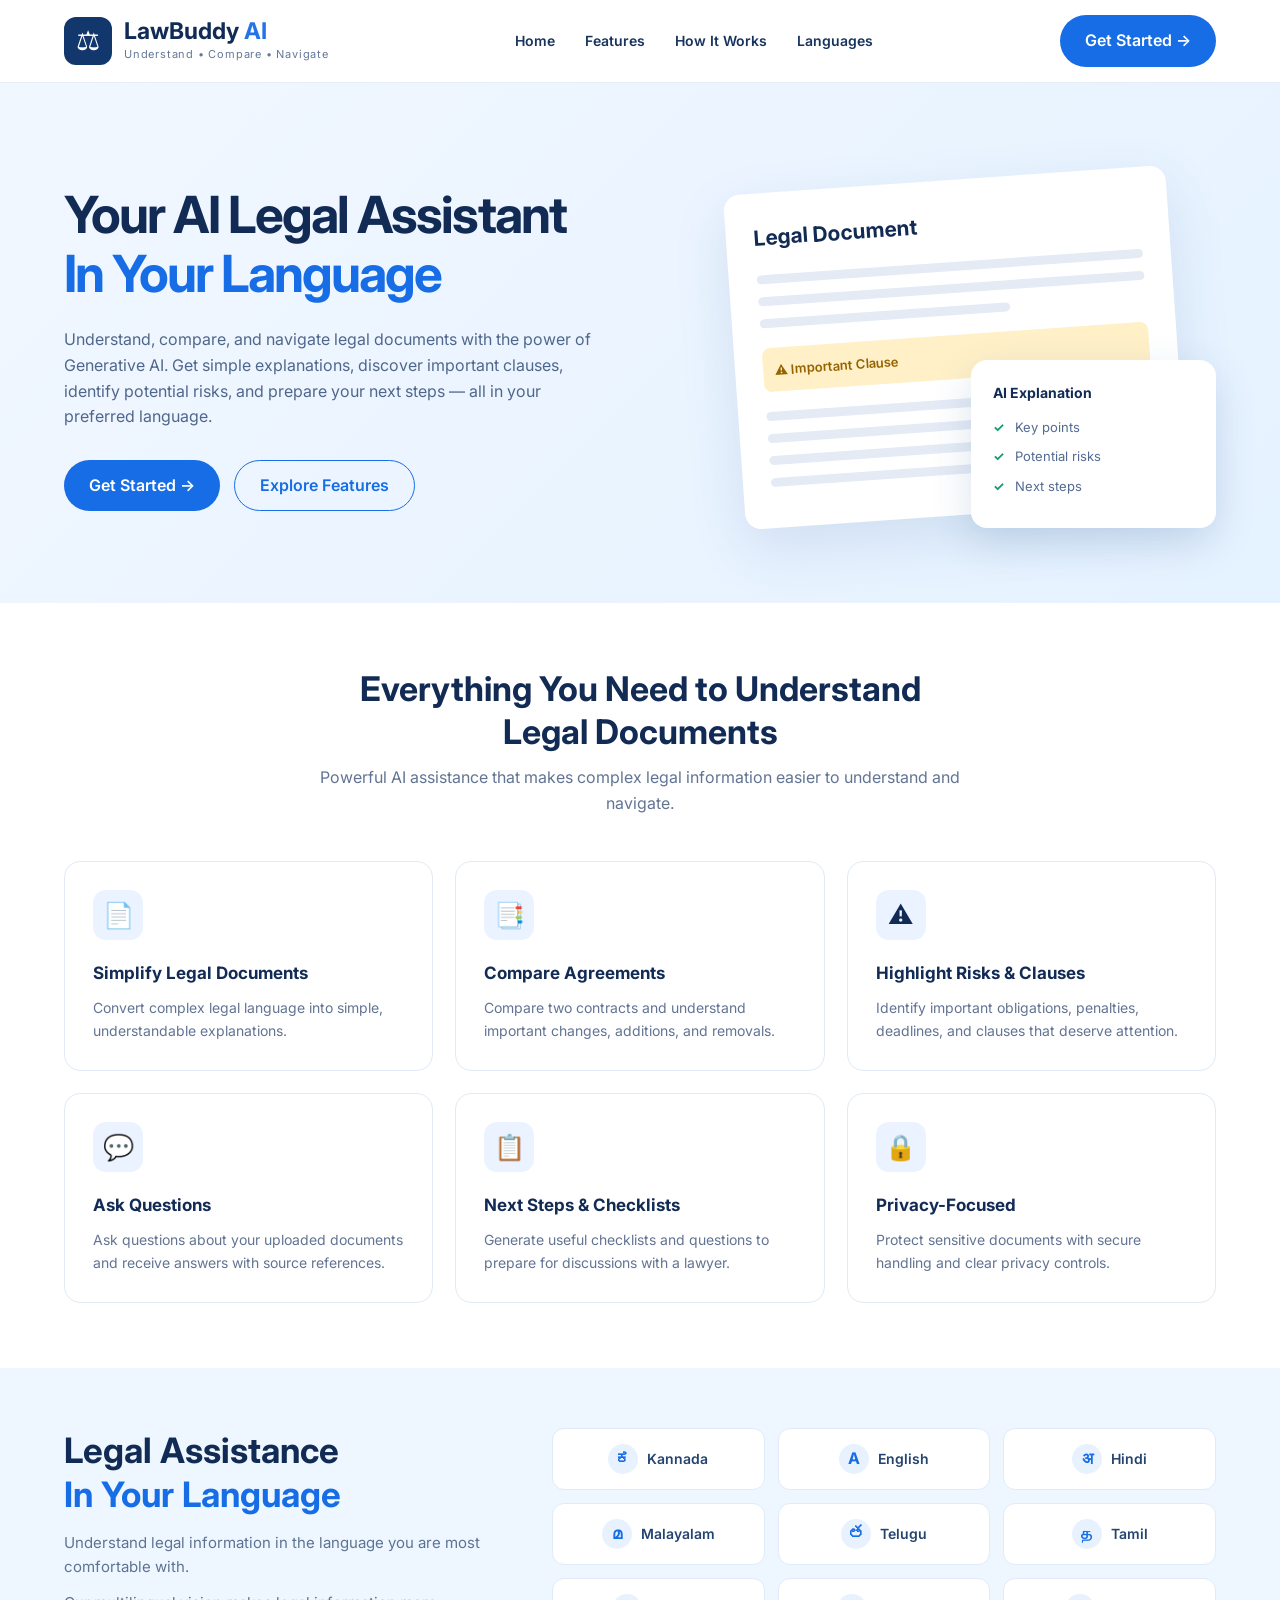
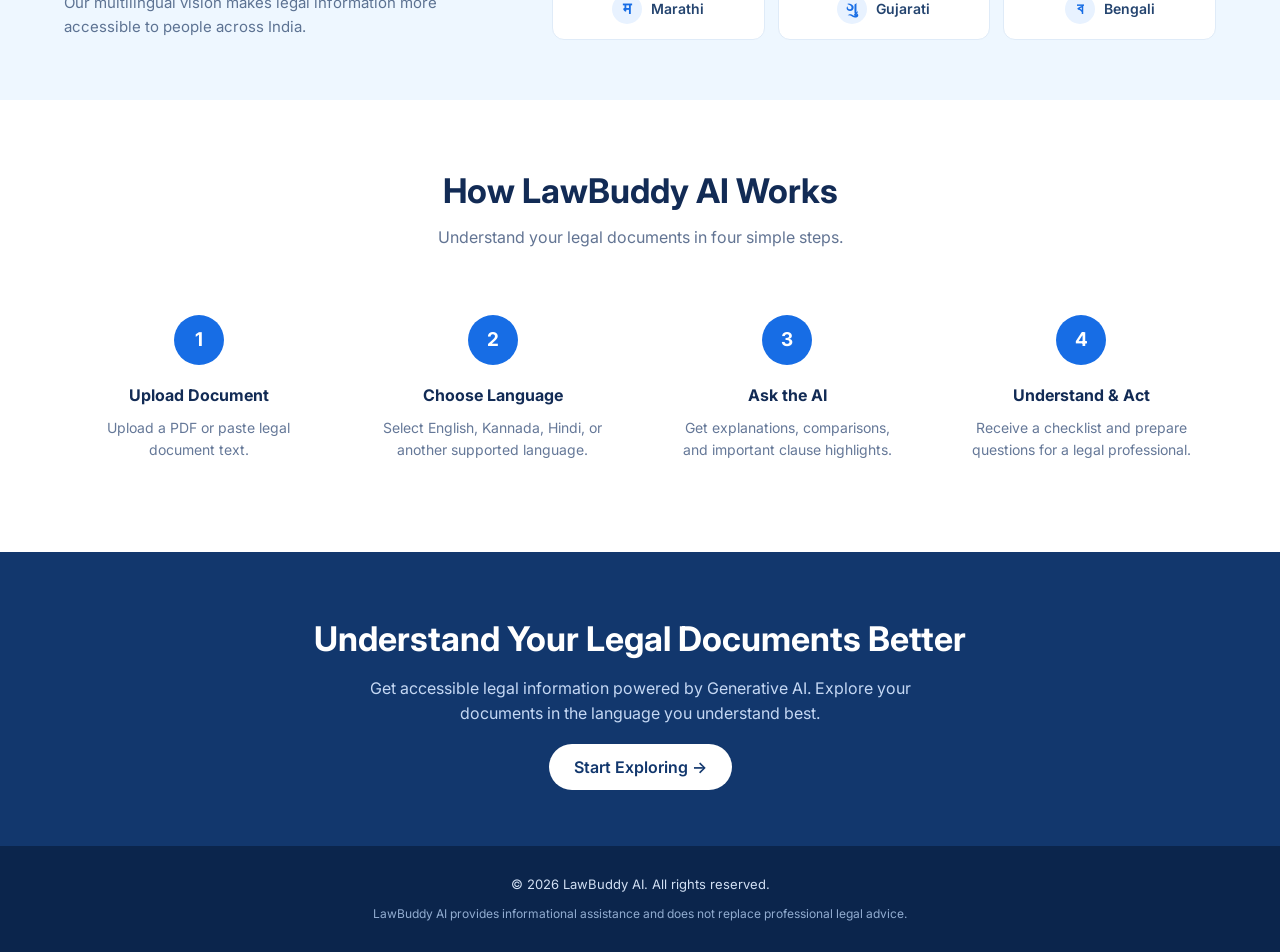
==== index.html @ 5e98723c "home page" ====
<!DOCTYPE html>
<html lang="en">
<head>
    <meta charset="UTF-8">
    <meta name="viewport" content="width=device-width, initial-scale=1.0">

    <title>LawBuddy AI | Your AI Legal Assistant</title>

    <link rel="preconnect" href="https://fonts.googleapis.com">
    <link rel="preconnect" href="https://fonts.gstatic.com" crossorigin>
    <link href="https://fonts.googleapis.com/css2?family=Inter:wght@400;500;600;700;800&display=swap" rel="stylesheet">

    <style>
   
        * {
            margin: 0;
            padding: 0;
            box-sizing: border-box;
        }

        html {
            scroll-behavior: smooth;
        }

        body {
            font-family: "Inter", sans-serif;
            color: #122b55;
            background: #ffffff;
            line-height: 1.6;
        }

        a {
            text-decoration: none;
            color: inherit;
        }

        button {
            font: inherit;
            cursor: pointer;
        }

        .container {
            width: min(1180px, 90%);
            margin: auto;
        }

        /* =========================
           2. NAVIGATION BAR
        ========================= */

        .navbar {
            background: #ffffff;
            border-bottom: 1px solid #e5edf7;
            position: sticky;
            top: 0;
            z-index: 100;
        }

        .nav-container {
            min-height: 82px;
            display: flex;
            align-items: center;
            justify-content: space-between;
            gap: 30px;
        }

        .logo {
            display: flex;
            align-items: center;
            gap: 12px;
        }

        .logo-icon {
            width: 48px;
            height: 48px;
            background: #12376d;
            border-radius: 12px;
            color: white;
            display: grid;
            place-items: center;
            font-size: 27px;
        }

        .logo h2 {
            font-size: 23px;
            line-height: 1.2;
            color: #102b55;
        }

        .logo h2 span {
            color: #2374e8;
        }

        .logo small {
            display: block;
            font-size: 11px;
            color: #657898;
            letter-spacing: 0.8px;
        }

        .nav-links {
            display: flex;
            align-items: center;
            gap: 30px;
            font-size: 14px;
            font-weight: 600;
        }

        .nav-links a {
            color: #18345e;
            transition: color 0.3s;
        }

        .nav-links a:hover {
            color: #1769db;
        }

        .nav-button,
        .primary-button {
            background: #176de5;
            color: white;
            border: none;
            border-radius: 30px;
            padding: 13px 25px;
            font-weight: 600;
            transition: background 0.3s, transform 0.3s;
        }

        .nav-button:hover,
        .primary-button:hover {
            background: #0c56bf;
            transform: translateY(-2px);
        }

        /* =========================
           3. HERO SECTION
        ========================= */

        .hero {
            background: linear-gradient(135deg, #f1f7ff, #e5f2ff);
            padding: 85px 0 75px;
            overflow: hidden;
        }

        .hero-content {
            display: grid;
            grid-template-columns: 1.05fr 0.95fr;
            align-items: center;
            gap: 55px;
        }

        .hero-text h1 {
            font-size: clamp(36px, 4vw, 58px);
            line-height: 1.15;
            letter-spacing: -2px;
            margin-bottom: 25px;
        }

        .hero-text h1 span {
            color: #176de5;
        }

        .hero-text p {
            color: #50678c;
            font-size: 16px;
            max-width: 540px;
            margin-bottom: 30px;
        }

        .hero-buttons {
            display: flex;
            gap: 14px;
            flex-wrap: wrap;
        }

        .secondary-button {
            background: transparent;
            color: #176de5;
            border: 1px solid #176de5;
            border-radius: 30px;
            padding: 12px 25px;
            font-weight: 600;
            transition: background 0.3s;
        }

        .secondary-button:hover {
            background: #dcecff;
        }

        .hero-visual {
            position: relative;
            min-height: 360px;
            display: grid;
            place-items: center;
        }

        .document-card {
            background: white;
            width: 85%;
            padding: 28px;
            border-radius: 16px;
            box-shadow: 0 20px 55px rgba(35, 87, 145, 0.13);
            transform: rotate(-4deg);
            position: relative;
            z-index: 1;
        }

        .document-card h3 {
            font-size: 21px;
            margin-bottom: 20px;
        }

        .document-line {
            height: 9px;
            background: #e4ebf5;
            border-radius: 10px;
            margin: 13px 0;
        }

        .document-line.short {
            width: 65%;
        }

        .important-clause {
            background: #fff0c7;
            color: #956300;
            border-radius: 8px;
            padding: 12px;
            font-size: 13px;
            font-weight: 600;
            margin: 20px 0;
        }

        .ai-card {
            position: absolute;
            right: 0;
            bottom: 0;
            width: 245px;
            background: white;
            border-radius: 16px;
            padding: 22px;
            box-shadow: 0 15px 40px rgba(35, 87, 145, 0.16);
            z-index: 2;
        }

        .ai-card h4 {
            margin-bottom: 12px;
            font-size: 14px;
        }

        .ai-card p {
            color: #536b91;
            font-size: 13px;
            margin: 9px 0;
        }

        .check {
            color: #159b73;
            font-weight: bold;
            margin-right: 7px;
        }

        .language-bubble {
            position: absolute;
            background: #d4ebff;
            color: #176de5;
            padding: 13px 20px;
            border-radius: 14px;
            font-size: 18px;
            font-weight: 700;
            top: 10px;
            right: 20px;
        }

        /* =========================
           4. FEATURES
        ========================= */

        .features {
            padding: 65px 0;
            background: #ffffff;
        }

        .section-heading {
            text-align: center;
            max-width: 650px;
            margin: 0 auto 45px;
        }

        .section-heading h2 {
            font-size: 34px;
            line-height: 1.25;
            margin-bottom: 12px;
        }

        .section-heading p {
            color: #627493;
        }

        .feature-grid {
            display: grid;
            grid-template-columns: repeat(3, 1fr);
            gap: 22px;
        }

        .feature-card {
            padding: 28px;
            border: 1px solid #e1eaf5;
            border-radius: 16px;
            background: white;
            transition: transform 0.3s, box-shadow 0.3s;
        }

        .feature-card:hover {
            transform: translateY(-5px);
            box-shadow: 0 12px 30px rgba(35, 87, 145, 0.08);
        }

        .feature-icon {
            width: 50px;
            height: 50px;
            display: grid;
            place-items: center;
            border-radius: 13px;
            background: #eaf3ff;
            font-size: 25px;
            margin-bottom: 20px;
        }

        .feature-card h3 {
            font-size: 17px;
            margin-bottom: 10px;
        }

        .feature-card p {
            color: #627493;
            font-size: 14px;
        }

        /* =========================
           5. LANGUAGE SECTION
        ========================= */

        .languages {
            padding: 60px 0;
            background: #eef7ff;
        }

        .language-section {
            display: grid;
            grid-template-columns: 0.8fr 1.2fr;
            align-items: center;
            gap: 45px;
        }

        .language-text h2 {
            font-size: 35px;
            line-height: 1.25;
            margin-bottom: 15px;
        }

        .language-text h2 span {
            color: #176de5;
        }

        .language-text p {
            color: #5d7393;
            font-size: 15px;
        }

        .language-grid {
            display: grid;
            grid-template-columns: repeat(3, 1fr);
            gap: 13px;
        }

        .language-card {
            background: white;
            border: 1px solid #dfebf8;
            border-radius: 12px;
            padding: 15px 10px;
            display: flex;
            align-items: center;
            justify-content: center;
            gap: 9px;
            font-weight: 600;
            font-size: 14px;
            color: #24446f;
            transition: transform 0.3s, border-color 0.3s;
        }

        .language-card:hover {
            transform: translateY(-3px);
            border-color: #176de5;
        }

        .language-symbol {
            width: 30px;
            height: 30px;
            display: grid;
            place-items: center;
            border-radius: 50%;
            background: #e8f2ff;
            color: #176de5;
            font-size: 16px;
            font-weight: 700;
        }

        /* =========================
           6. HOW IT WORKS
        ========================= */

        .how-it-works {
            padding: 70px 0;
        }

        .steps {
            display: grid;
            grid-template-columns: repeat(4, 1fr);
            gap: 25px;
        }

        .step {
            text-align: center;
            padding: 20px;
        }

        .step-number {
            width: 50px;
            height: 50px;
            margin: 0 auto 18px;
            border-radius: 50%;
            background: #176de5;
            color: white;
            display: grid;
            place-items: center;
            font-size: 19px;
            font-weight: 700;
        }

        .step h3 {
            font-size: 16px;
            margin-bottom: 8px;
        }

        .step p {
            color: #657898;
            font-size: 14px;
        }

        /* =========================
           7. CTA SECTION
        ========================= */

        .cta {
            background: #12376d;
            color: white;
            padding: 65px 20px;
            text-align: center;
        }

        .cta h2 {
            font-size: 34px;
            line-height: 1.3;
            margin-bottom: 15px;
        }

        .cta p {
            color: #c5d8f4;
            max-width: 620px;
            margin: 0 auto 28px;
        }

        .cta .primary-button {
            background: white;
            color: #12376d;
        }

        .cta .primary-button:hover {
            background: #e6f0ff;
        }

        /* =========================
           8. FOOTER
        ========================= */

        footer {
            background: #0b254c;
            color: #d2e0f4;
            padding: 28px 0;
            text-align: center;
            font-size: 13px;
        }

        .disclaimer {
            max-width: 700px;
            margin: 10px auto 0;
            color: #91acd0;
            font-size: 12px;
        }

        /* =========================
           9. RESPONSIVE DESIGN
        ========================= */

        @media (max-width: 900px) {
            .nav-links {
                gap: 15px;
            }

            .hero-content {
                grid-template-columns: 1fr;
                text-align: center;
            }

            .hero-text p {
                margin-left: auto;
                margin-right: auto;
            }

            .hero-buttons {
                justify-content: center;
            }

            .hero-visual {
                max-width: 550px;
                width: 100%;
                margin: auto;
            }

            .feature-grid {
                grid-template-columns: repeat(2, 1fr);
            }

            .language-section {
                grid-template-columns: 1fr;
                text-align: center;
            }

            .language-grid {
                max-width: 650px;
                width: 100%;
                margin: auto;
            }

            .steps {
                grid-template-columns: repeat(2, 1fr);
            }
        }

        @media (max-width: 600px) {
            .nav-container {
                min-height: 70px;
            }

            .logo h2 {
                font-size: 19px;
            }

            .logo-icon {
                width: 40px;
                height: 40px;
            }

            .nav-links {
                display: none;
            }

            .nav-button {
                padding: 10px 16px;
                font-size: 13px;
            }

            .hero {
                padding: 55px 0;
            }

            .hero-text h1 {
                font-size: 36px;
                letter-spacing: -1px;
            }

            .hero-visual {
                min-height: 290px;
            }

            .document-card {
                width: 95%;
                padding: 20px;
            }

            .ai-card {
                width: 210px;
                padding: 16px;
            }

            .language-bubble {
                font-size: 14px;
                padding: 9px 13px;
                right: 0;
            }

            .feature-grid {
                grid-template-columns: 1fr;
            }

            .language-grid {
                grid-template-columns: repeat(2, 1fr);
            }

            .language-card {
                font-size: 12px;
                padding: 12px 5px;
            }

            .section-heading h2,
            .language-text h2,
            .cta h2 {
                font-size: 28px;
            }

            .steps {
                grid-template-columns: 1fr;
            }
        }
    </style>
</head>

<body>

    <!-- =========================
         NAVIGATION
    ========================= -->

    <header class="navbar">
        <div class="container nav-container">

            <a href="#" class="logo">
                <div class="logo-icon">⚖</div>

                <div>
                    <h2>LawBuddy <span>AI</span></h2>
                    <small>Understand • Compare • Navigate</small>
                </div>
            </a>

            <nav class="nav-links">
                <a href="#home">Home</a>
                <a href="#features">Features</a>
                <a href="#how-it-works">How It Works</a>
                <a href="#languages">Languages</a>
            </nav>

            <a href="#get-started" class="nav-button">
                Get Started →
            </a>

        </div>
    </header>


    <!-- =========================
         HERO
    ========================= -->

    <main>

        <section class="hero" id="home">
            <div class="container hero-content">

                <div class="hero-text">

                    <h1>
                        Your AI Legal Assistant
                        <br>
                        <span>In Your Language</span>
                    </h1>

                    <p>
                        Understand, compare, and navigate legal documents
                        with the power of Generative AI. Get simple explanations,
                        discover important clauses, identify potential risks,
                        and prepare your next steps — all in your preferred language.
                    </p>

                    <div class="hero-buttons">
                        <a href="#get-started" class="primary-button">
                            Get Started →
                        </a>

                        <a href="#features" class="secondary-button">
                            Explore Features
                        </a>
                    </div>

                </div>

                <div class="hero-visual">

                    

                    <div class="document-card">

                        <h3>Legal Document</h3>

                        <div class="document-line"></div>
                        <div class="document-line"></div>
                        <div class="document-line short"></div>

                        <div class="important-clause">
                            ⚠ Important Clause
                        </div>

                        <div class="document-line"></div>
                        <div class="document-line"></div>
                        <div class="document-line short"></div>
                        <div class="document-line"></div>

                    </div>

                    <!---AI Explanaton-->

                    <div class="ai-card">
                        <h4>AI Explanation</h4>

                        <p>
                            <span class="check">✓</span>
                            Key points
                        </p>

                        <p>
                            <span class="check">✓</span>
                            Potential risks
                        </p>

                        <p>
                            <span class="check">✓</span>
                            Next steps
                        </p>
                    </div>

                </div>

            </div>
        </section>


        <!-- =========================
             FEATURES
        ========================= -->

        <section class="features" id="features">

            <div class="container">

                <div class="section-heading">
                    <h2>Everything You Need to Understand Legal Documents</h2>

                    <p>
                        Powerful AI assistance that makes complex legal
                        information easier to understand and navigate.
                    </p>
                </div>

                <div class="feature-grid">

                    <article class="feature-card">
                        <div class="feature-icon">📄</div>
                        <h3>Simplify Legal Documents</h3>
                        <p>
                            Convert complex legal language into simple,
                            understandable explanations.
                        </p>
                    </article>

                    <article class="feature-card">
                        <div class="feature-icon">📑</div>
                        <h3>Compare Agreements</h3>
                        <p>
                            Compare two contracts and understand important
                            changes, additions, and removals.
                        </p>
                    </article>

                    <article class="feature-card">
                        <div class="feature-icon">⚠️</div>
                        <h3>Highlight Risks & Clauses</h3>
                        <p>
                            Identify important obligations, penalties,
                            deadlines, and clauses that deserve attention.
                        </p>
                    </article>

                    <article class="feature-card">
                        <div class="feature-icon">💬</div>
                        <h3>Ask Questions</h3>
                        <p>
                            Ask questions about your uploaded documents
                            and receive answers with source references.
                        </p>
                    </article>

                    <article class="feature-card">
                        <div class="feature-icon">📋</div>
                        <h3>Next Steps & Checklists</h3>
                        <p>
                            Generate useful checklists and questions to
                            prepare for discussions with a lawyer.
                        </p>
                    </article>

                    <article class="feature-card">
                        <div class="feature-icon">🔒</div>
                        <h3>Privacy-Focused</h3>
                        <p>
                            Protect sensitive documents with secure handling
                            and clear privacy controls.
                        </p>
                    </article>

                </div>

            </div>

        </section>


        <!-- =========================
             LANGUAGES
        ========================= -->

        <section class="languages" id="languages">

            <div class="container language-section">

                <div class="language-text">

                    <h2>
                        Legal Assistance
                        <br>
                        <span>In Your Language</span>
                    </h2>

                    <p>
                        Understand legal information in the language
                        you are most comfortable with.
                    </p>

                    <p style="margin-top: 12px;">
                        Our multilingual vision makes legal information
                        more accessible to people across India.
                    </p>

                </div>

                <div class="language-grid">

                    <div class="language-card">
                        <span class="language-symbol">ಕ</span>
                        Kannada
                    </div>

                    <div class="language-card">
                        <span class="language-symbol">A</span>
                        English
                    </div>

                    <div class="language-card">
                        <span class="language-symbol">अ</span>
                        Hindi
                    </div>

                    <div class="language-card">
                        <span class="language-symbol">മ</span>
                        Malayalam
                    </div>

                    <div class="language-card">
                        <span class="language-symbol">త</span>
                        Telugu
                    </div>

                    <div class="language-card">
                        <span class="language-symbol">த</span>
                        Tamil
                    </div>

                    <div class="language-card">
                        <span class="language-symbol">म</span>
                        Marathi
                    </div>

                    <div class="language-card">
                        <span class="language-symbol">ગુ</span>
                        Gujarati
                    </div>

                    <div class="language-card">
                        <span class="language-symbol">ব</span>
                        Bengali
                    </div>

                </div>

            </div>

        </section>



        <section class="how-it-works" id="how-it-works">

            <div class="container">

                <div class="section-heading">
                    <h2>How LawBuddy AI Works</h2>

                    <p>
                        Understand your legal documents in four simple steps.
                    </p>
                </div>

                <div class="steps">

                    <div class="step">
                        <div class="step-number">1</div>
                        <h3>Upload Document</h3>
                        <p>
                            Upload a PDF or paste legal document text.
                        </p>
                    </div>

                    <div class="step">
                        <div class="step-number">2</div>
                        <h3>Choose Language</h3>
                        <p>
                            Select English, Kannada, Hindi, or another
                            supported language.
                        </p>
                    </div>

                    <div class="step">
                        <div class="step-number">3</div>
                        <h3>Ask the AI</h3>
                        <p>
                            Get explanations, comparisons, and
                            important clause highlights.
                        </p>
                    </div>

                    <div class="step">
                        <div class="step-number">4</div>
                        <h3>Understand & Act</h3>
                        <p>
                            Receive a checklist and prepare questions
                            for a legal professional.
                        </p>
                    </div>

                </div>

            </div>

        </section>


        <section class="cta" id="get-started">

            <h2>Understand Your Legal Documents Better</h2>

            <p>
                Get accessible legal information powered by Generative AI.
                Explore your documents in the language you understand best.
            </p>

            <a href="signup.html" class="primary-button">
                Start Exploring →
            </a>

        </section>

    </main>



    <footer>

        <p>© 2026 LawBuddy AI. All rights reserved.</p>

        <p class="disclaimer">
            LawBuddy AI provides informational assistance and does not
            replace professional legal advice.
        </p>

    </footer>

</body>
</html>
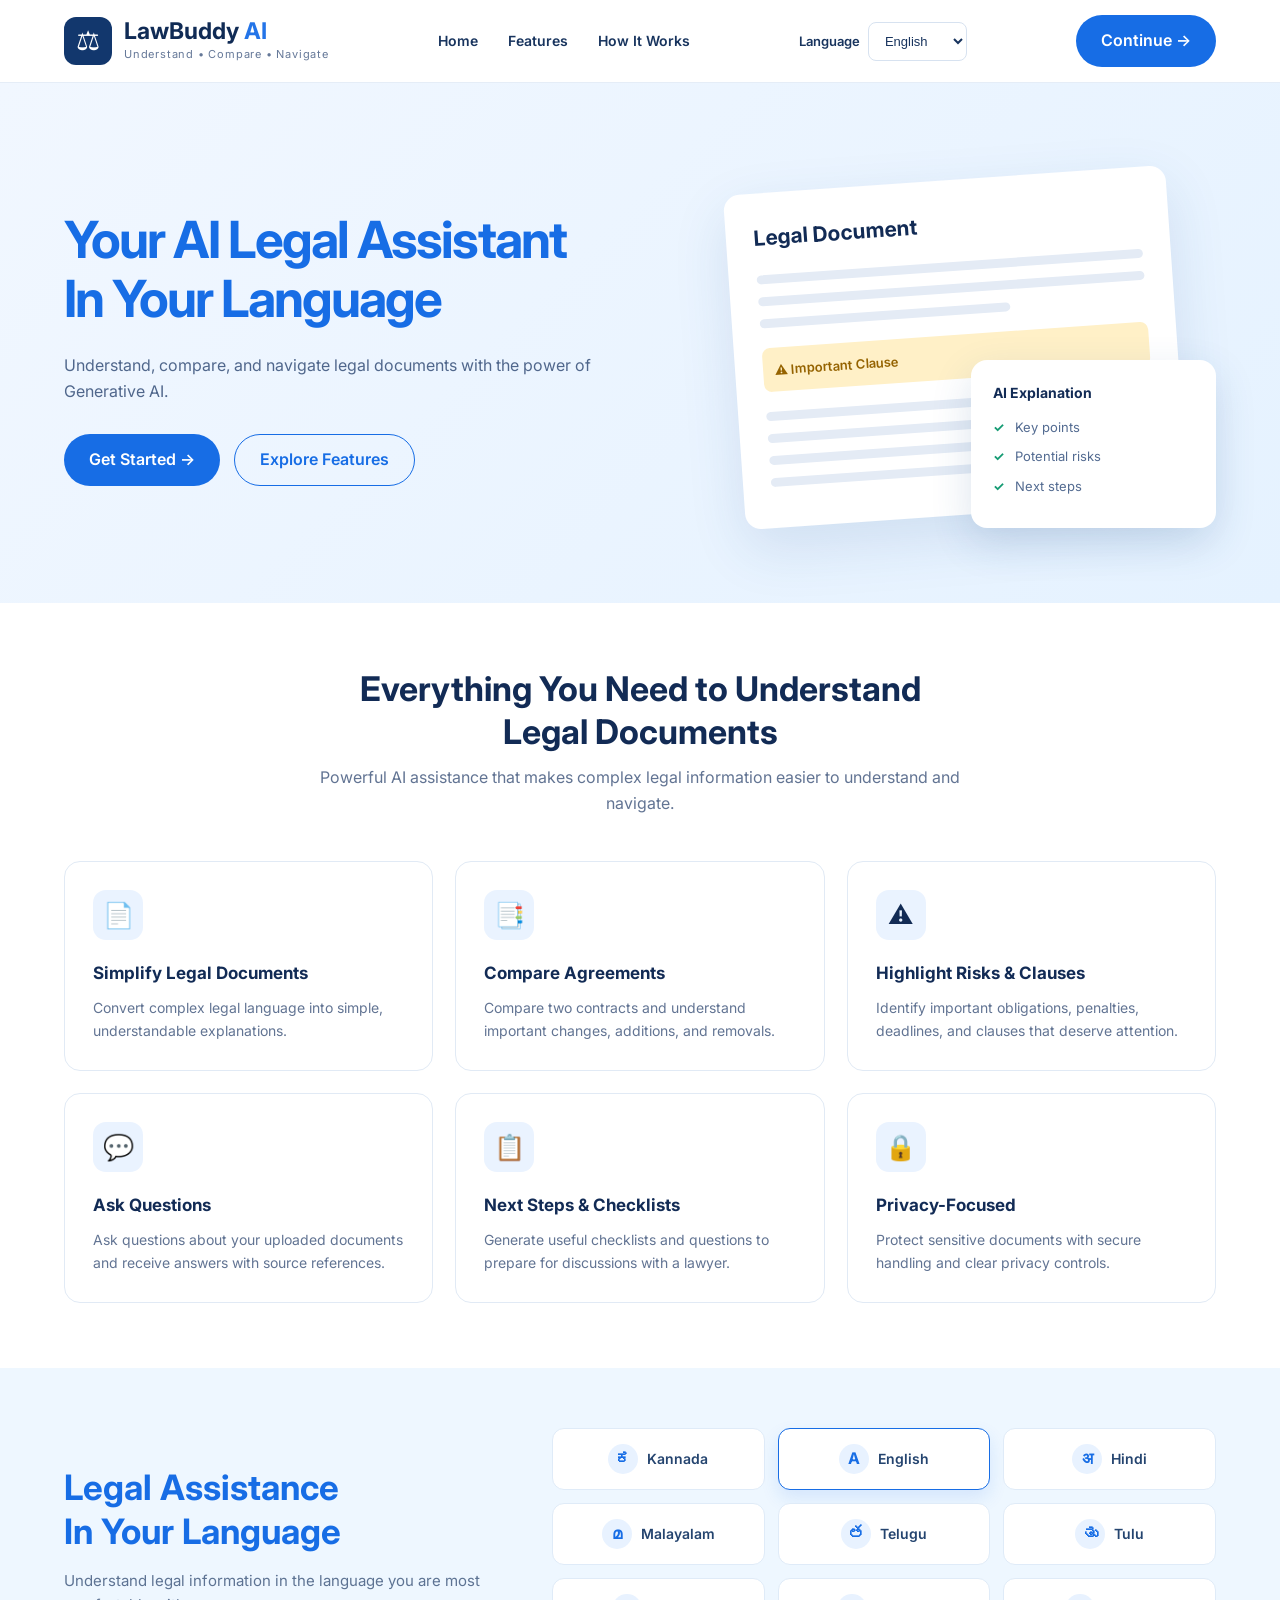
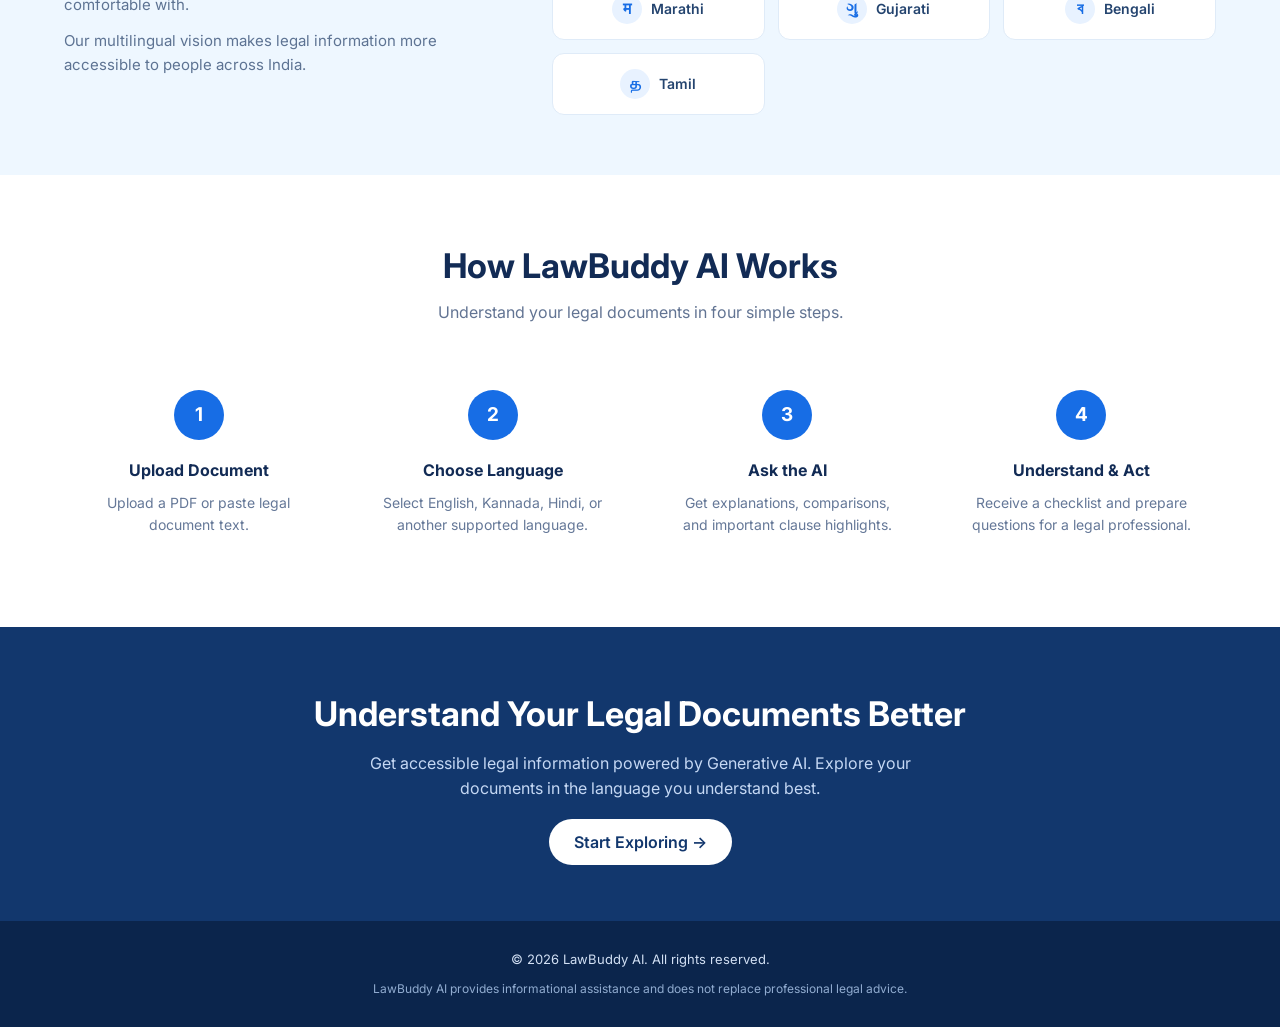
==== commit 3a4a4c43: "Languages" ====
--- a/index.html
+++ b/index.html
@@ -387,7 +387,13 @@
             font-weight: 600;
             font-size: 14px;
             color: #24446f;
+            cursor: pointer;
             transition: transform 0.3s, border-color 0.3s;
+        }
+
+        .language-card.active {
+            border-color: #176de5;
+            box-shadow: 0 8px 18px rgba(23, 109, 229, 0.12);
         }
 
         .language-card:hover {
@@ -624,6 +630,33 @@
                 grid-template-columns: 1fr;
             }
         }
+
+        .language-selector {
+    display: flex;
+    align-items: center;
+    gap: 8px;
+}
+
+.language-selector label {
+    font-size: 13px;
+    font-weight: 600;
+    color: #18345e;
+}
+
+.language-selector select {
+    padding: 10px 12px;
+    border: 1px solid #d7e2f0;
+    border-radius: 8px;
+    background: white;
+    color: #18345e;
+    font-size: 13px;
+    cursor: pointer;
+    outline: none;
+}
+
+.language-selector select:focus {
+    border-color: #176de5;
+}
     </style>
 </head>
 
@@ -641,22 +674,36 @@
 
                 <div>
                     <h2>LawBuddy <span>AI</span></h2>
-                    <small>Understand • Compare • Navigate</small>
+                    <small data-i18n="tagline">Understand • Compare • Navigate</small>
                 </div>
             </a>
 
             <nav class="nav-links">
-                <a href="#home">Home</a>
-                <a href="#features">Features</a>
-                <a href="#how-it-works">How It Works</a>
-                <a href="#languages">Languages</a>
+                <a href="#home" data-i18n="home">Home</a>
+                <a href="#features" data-i18n="features">Features</a>
+                <a href="#how-it-works" data-i18n="howItWorks">How It Works</a>
             </nav>
 
-            <a href="#get-started" class="nav-button">
-                Get Started →
+            <div class="language-selector">
+                <label for="languageSelect" data-i18n="langLabel">Language</label>
+
+                <select id="languageSelect">
+                    <option value="en">English</option>
+                    <option value="kn">ಕನ್ನಡ</option>
+                    <option value="hi">हिन्दी</option>
+                    <option value="ml">മലയാളം</option>
+                    <option value="te">తెలుగు</option>
+                    <option value="tulu">ತುಳು</option>
+                    <option value="mr">मराठी</option>
+                    <option value="gu">ગુજરાતી</option>
+                    <option value="bn">বাংলা</option>
+                    <option value="ta">தமிழ்</option>
+                </select>
+            </div>
+            <a href="signup.html" class="nav-button" id="continueButton" data-i18n="continue">
+                Continue →
             </a>
-
-        </div>
+  </div>
     </header>
 
 
@@ -668,80 +715,48 @@
 
         <section class="hero" id="home">
             <div class="container hero-content">
-
                 <div class="hero-text">
-
                     <h1>
-                        Your AI Legal Assistant
+                        <span data-i18n="heroTitle">Your AI Legal Assistant</span>
                         <br>
-                        <span>In Your Language</span>
+                        <span data-i18n="heroHighlight">In Your Language</span>
                     </h1>
 
-                    <p>
+                    <p data-i18n="heroDescription">
                         Understand, compare, and navigate legal documents
-                        with the power of Generative AI. Get simple explanations,
-                        discover important clauses, identify potential risks,
-                        and prepare your next steps — all in your preferred language.
+                        with the power of Generative AI.
                     </p>
 
                     <div class="hero-buttons">
-                        <a href="#get-started" class="primary-button">
+                        <a href="signup.html" class="primary-button" data-i18n="getStarted">
                             Get Started →
                         </a>
-
-                        <a href="#features" class="secondary-button">
+                        <a href="#features" class="secondary-button" data-i18n="exploreFeatures">
                             Explore Features
                         </a>
                     </div>
-
                 </div>
 
                 <div class="hero-visual">
-
-                    
-
                     <div class="document-card">
-
-                        <h3>Legal Document</h3>
-
+                        <h3 data-i18n="docTitle">Legal Document</h3>
                         <div class="document-line"></div>
                         <div class="document-line"></div>
                         <div class="document-line short"></div>
-
-                        <div class="important-clause">
-                            ⚠ Important Clause
-                        </div>
-
+                        <div class="important-clause" data-i18n="importantClause">⚠ Important Clause</div>
                         <div class="document-line"></div>
                         <div class="document-line"></div>
                         <div class="document-line short"></div>
                         <div class="document-line"></div>
-
                     </div>
 
-                    <!---AI Explanaton-->
-
                     <div class="ai-card">
-                        <h4>AI Explanation</h4>
-
-                        <p>
-                            <span class="check">✓</span>
-                            Key points
-                        </p>
-
-                        <p>
-                            <span class="check">✓</span>
-                            Potential risks
-                        </p>
-
-                        <p>
-                            <span class="check">✓</span>
-                            Next steps
-                        </p>
+                        <h4 data-i18n="aiExplanation">AI Explanation</h4>
+                        <p><span class="check">✓</span> <span data-i18n="keyPoints">Key points</span></p>
+                        <p><span class="check">✓</span> <span data-i18n="potentialRisks">Potential risks</span></p>
+                        <p><span class="check">✓</span> <span data-i18n="nextSteps">Next steps</span></p>
                     </div>
-
                 </div>
-
             </div>
         </section>
 
@@ -755,20 +770,18 @@
             <div class="container">
 
                 <div class="section-heading">
-                    <h2>Everything You Need to Understand Legal Documents</h2>
-
-                    <p>
+                    <h2 data-i18n="featuresTitle">Everything You Need to Understand Legal Documents</h2>
+                    <p data-i18n="featuresDescription">
                         Powerful AI assistance that makes complex legal
                         information easier to understand and navigate.
                     </p>
                 </div>
 
                 <div class="feature-grid">
-
                     <article class="feature-card">
                         <div class="feature-icon">📄</div>
-                        <h3>Simplify Legal Documents</h3>
-                        <p>
+                        <h3 data-i18n="simplify">Simplify Legal Documents</h3>
+                        <p data-i18n="simplifyDesc">
                             Convert complex legal language into simple,
                             understandable explanations.
                         </p>
@@ -776,8 +789,8 @@
 
                     <article class="feature-card">
                         <div class="feature-icon">📑</div>
-                        <h3>Compare Agreements</h3>
-                        <p>
+                        <h3 data-i18n="compare">Compare Agreements</h3>
+                        <p data-i18n="compareDesc">
                             Compare two contracts and understand important
                             changes, additions, and removals.
                         </p>
@@ -785,8 +798,8 @@
 
                     <article class="feature-card">
                         <div class="feature-icon">⚠️</div>
-                        <h3>Highlight Risks & Clauses</h3>
-                        <p>
+                        <h3 data-i18n="risks">Highlight Risks & Clauses</h3>
+                        <p data-i18n="risksDesc">
                             Identify important obligations, penalties,
                             deadlines, and clauses that deserve attention.
                         </p>
@@ -794,8 +807,8 @@
 
                     <article class="feature-card">
                         <div class="feature-icon">💬</div>
-                        <h3>Ask Questions</h3>
-                        <p>
+                        <h3 data-i18n="askQuestions">Ask Questions</h3>
+                        <p data-i18n="askQuestionsDesc">
                             Ask questions about your uploaded documents
                             and receive answers with source references.
                         </p>
@@ -803,8 +816,8 @@
 
                     <article class="feature-card">
                         <div class="feature-icon">📋</div>
-                        <h3>Next Steps & Checklists</h3>
-                        <p>
+                        <h3 data-i18n="checklist">Next Steps & Checklists</h3>
+                        <p data-i18n="checklistDesc">
                             Generate useful checklists and questions to
                             prepare for discussions with a lawyer.
                         </p>
@@ -812,13 +825,12 @@
 
                     <article class="feature-card">
                         <div class="feature-icon">🔒</div>
-                        <h3>Privacy-Focused</h3>
-                        <p>
+                        <h3 data-i18n="privacy">Privacy-Focused</h3>
+                        <p data-i18n="privacyDesc">
                             Protect sensitive documents with secure handling
                             and clear privacy controls.
                         </p>
                     </article>
-
                 </div>
 
             </div>
@@ -837,17 +849,17 @@
                 <div class="language-text">
 
                     <h2>
-                        Legal Assistance
+                        <span data-i18n="languageTitle">Legal Assistance</span>
                         <br>
-                        <span>In Your Language</span>
+                        <span data-i18n="languageTitleHighlight">In Your Language</span>
                     </h2>
 
-                    <p>
+                    <p data-i18n="languageDescription">
                         Understand legal information in the language
                         you are most comfortable with.
                     </p>
 
-                    <p style="margin-top: 12px;">
+                    <p style="margin-top: 12px;" data-i18n="languageDescription2">
                         Our multilingual vision makes legal information
                         more accessible to people across India.
                     </p>
@@ -856,51 +868,56 @@
 
                 <div class="language-grid">
 
-                    <div class="language-card">
+                    <div class="language-card" data-lang="kn">
                         <span class="language-symbol">ಕ</span>
                         Kannada
                     </div>
 
-                    <div class="language-card">
+                    <div class="language-card" data-lang="en">
                         <span class="language-symbol">A</span>
                         English
                     </div>
 
-                    <div class="language-card">
+                    <div class="language-card" data-lang="hi">
                         <span class="language-symbol">अ</span>
                         Hindi
                     </div>
 
-                    <div class="language-card">
+                    <div class="language-card" data-lang="ml">
                         <span class="language-symbol">മ</span>
                         Malayalam
                     </div>
 
-                    <div class="language-card">
+                    <div class="language-card" data-lang="te">
                         <span class="language-symbol">త</span>
                         Telugu
                     </div>
 
-                    <div class="language-card">
+                    <div class="language-card" data-lang="tulu">
+                        <span class="language-symbol">ತು</span>
+                        Tulu
+                    </div>
+
+                    <div class="language-card" data-lang="mr">
+                        <span class="language-symbol">म</span>
+                        Marathi
+                    </div>
+
+                    <div class="language-card" data-lang="gu">
+                        <span class="language-symbol">ગુ</span>
+                        Gujarati
+                    </div>
+
+                    <div class="language-card" data-lang="bn">
+                        <span class="language-symbol">ব</span>
+                        Bengali
+                    </div>
+
+                    <div class="language-card" data-lang="ta">
                         <span class="language-symbol">த</span>
                         Tamil
                     </div>
 
-                    <div class="language-card">
-                        <span class="language-symbol">म</span>
-                        Marathi
-                    </div>
-
-                    <div class="language-card">
-                        <span class="language-symbol">ગુ</span>
-                        Gujarati
-                    </div>
-
-                    <div class="language-card">
-                        <span class="language-symbol">ব</span>
-                        Bengali
-                    </div>
-
                 </div>
 
             </div>
@@ -914,27 +931,25 @@
             <div class="container">
 
                 <div class="section-heading">
-                    <h2>How LawBuddy AI Works</h2>
-
-                    <p>
+                    <h2 data-i18n="howTitle">How LawBuddy AI Works</h2>
+                    <p data-i18n="howDescription">
                         Understand your legal documents in four simple steps.
                     </p>
                 </div>
 
                 <div class="steps">
-
                     <div class="step">
                         <div class="step-number">1</div>
-                        <h3>Upload Document</h3>
-                        <p>
+                        <h3 data-i18n="upload">Upload Document</h3>
+                        <p data-i18n="uploadDesc">
                             Upload a PDF or paste legal document text.
                         </p>
                     </div>
 
                     <div class="step">
                         <div class="step-number">2</div>
-                        <h3>Choose Language</h3>
-                        <p>
+                        <h3 data-i18n="chooseLanguage">Choose Language</h3>
+                        <p data-i18n="chooseLanguageDesc">
                             Select English, Kannada, Hindi, or another
                             supported language.
                         </p>
@@ -942,8 +957,8 @@
 
                     <div class="step">
                         <div class="step-number">3</div>
-                        <h3>Ask the AI</h3>
-                        <p>
+                        <h3 data-i18n="askAI">Ask the AI</h3>
+                        <p data-i18n="askAIDesc">
                             Get explanations, comparisons, and
                             important clause highlights.
                         </p>
@@ -951,13 +966,12 @@
 
                     <div class="step">
                         <div class="step-number">4</div>
-                        <h3>Understand & Act</h3>
-                        <p>
+                        <h3 data-i18n="understand">Understand & Act</h3>
+                        <p data-i18n="understandDesc">
                             Receive a checklist and prepare questions
                             for a legal professional.
                         </p>
                     </div>
-
                 </div>
 
             </div>
@@ -967,14 +981,14 @@
 
         <section class="cta" id="get-started">
 
-            <h2>Understand Your Legal Documents Better</h2>
-
-            <p>
+            <h2 data-i18n="ctaTitle">Understand Your Legal Documents Better</h2>
+
+            <p data-i18n="ctaDescription">
                 Get accessible legal information powered by Generative AI.
                 Explore your documents in the language you understand best.
             </p>
 
-            <a href="signup.html" class="primary-button">
+            <a href="signup.html" class="primary-button" data-i18n="startExploring">
                 Start Exploring →
             </a>
 
@@ -986,14 +1000,611 @@
 
     <footer>
 
-        <p>© 2026 LawBuddy AI. All rights reserved.</p>
-
-        <p class="disclaimer">
+        <p data-i18n="footerRights">© 2026 LawBuddy AI. All rights reserved.</p>
+
+        <p class="disclaimer" data-i18n="disclaimer">
             LawBuddy AI provides informational assistance and does not
             replace professional legal advice.
         </p>
 
     </footer>
 
+
+    <script>
+const translations = {
+    en: {
+        tagline: "Understand • Compare • Navigate",
+        langLabel: "Language",
+        continue: "Continue →",
+        home: "Home",
+        features: "Features",
+        howItWorks: "How It Works",
+        heroTitle: "Your AI Legal Assistant",
+        heroHighlight: "In Your Language",
+        heroDescription: "Understand, compare, and navigate legal documents with the power of Generative AI.",
+        getStarted: "Get Started →",
+        exploreFeatures: "Explore Features",
+        docTitle: "Legal Document",
+        importantClause: "⚠ Important Clause",
+        aiExplanation: "AI Explanation",
+        keyPoints: "Key points",
+        potentialRisks: "Potential risks",
+        nextSteps: "Next steps",
+        featuresTitle: "Everything You Need to Understand Legal Documents",
+        featuresDescription: "Powerful AI assistance that makes complex legal information easier to understand and navigate.",
+        simplify: "Simplify Legal Documents",
+        simplifyDesc: "Convert complex legal language into simple, understandable explanations.",
+        compare: "Compare Agreements",
+        compareDesc: "Compare two contracts and understand important changes, additions, and removals.",
+        risks: "Highlight Risks & Clauses",
+        risksDesc: "Identify important obligations, penalties, deadlines, and clauses that deserve attention.",
+        askQuestions: "Ask Questions",
+        askQuestionsDesc: "Ask questions about your uploaded documents and receive answers with source references.",
+        checklist: "Next Steps & Checklists",
+        checklistDesc: "Generate useful checklists and questions to prepare for discussions with a lawyer.",
+        privacy: "Privacy-Focused",
+        privacyDesc: "Protect sensitive documents with secure handling and clear privacy controls.",
+        languageTitle: "Legal Assistance",
+        languageTitleHighlight: "In Your Language",
+        languageDescription: "Understand legal information in the language you are most comfortable with.",
+        languageDescription2: "Our multilingual vision makes legal information more accessible to people across India.",
+        howTitle: "How LawBuddy AI Works",
+        howDescription: "Understand your legal documents in four simple steps.",
+        upload: "Upload Document",
+        uploadDesc: "Upload a PDF or paste legal document text.",
+        chooseLanguage: "Choose Language",
+        chooseLanguageDesc: "Select English, Kannada, Hindi, or another supported language.",
+        askAI: "Ask the AI",
+        askAIDesc: "Get explanations, comparisons, and important clause highlights.",
+        understand: "Understand & Act",
+        understandDesc: "Receive a checklist and prepare questions for a legal professional.",
+        ctaTitle: "Understand Your Legal Documents Better",
+        ctaDescription: "Get accessible legal information powered by Generative AI. Explore your documents in the language you understand best.",
+        startExploring: "Start Exploring →",
+        footerRights: "© 2026 LawBuddy AI. All rights reserved.",
+        disclaimer: "LawBuddy AI provides informational assistance and does not replace professional legal advice."
+    },
+
+    kn: {
+        tagline: "ಅರ್ಥಮಾಡಿ • ಹೋಲಿಸಿ • ಮುಂದುವರಿಸಿ",
+        langLabel: "ಭಾಷೆ",
+        continue: "ಮುಂದುವರಿಸಿ →",
+        home: "ಮುಖಪುಟ",
+        features: "ವೈಶಿಷ್ಟ್ಯಗಳು",
+        howItWorks: "ಇದು ಹೇಗೆ ಕೆಲಸ ಮಾಡುತ್ತದೆ",
+        heroTitle: "ನಿಮ್ಮ AI ಕಾನೂನು ಸಹಾಯಕ",
+        heroHighlight: "ನಿಮ್ಮ ಭಾಷೆಯಲ್ಲಿ",
+        heroDescription: "ಜನರೇಟಿವ್ AI ಸಹಾಯದಿಂದ ಕಾನೂನು ದಾಖಲೆಗಳನ್ನು ಅರ್ಥಮಾಡಿಕೊಳ್ಳಿ, ಹೋಲಿಕೆ ಮಾಡಿ ಮತ್ತು ಮುಂದಿನ ಹಂತಗಳನ್ನು ತಿಳಿಯಿರಿ.",
+        getStarted: "ಪ್ರಾರಂಭಿಸಿ →",
+        exploreFeatures: "ವೈಶಿಷ್ಟ್ಯಗಳನ್ನು ನೋಡಿ",
+        docTitle: "ಕಾನೂನು ದಾಖಲೆ",
+        importantClause: "⚠ ಪ್ರಮುಖ ನಿಯಮ",
+        aiExplanation: "AI ವಿವರಣೆ",
+        keyPoints: "ಪ್ರಮುಖ ಅಂಶಗಳು",
+        potentialRisks: "ಸಂಭಾವ್ಯ ಅಪಾಯಗಳು",
+        nextSteps: "ಮುಂದಿನ ಹಂತಗಳು",
+        featuresTitle: "ಕಾನೂನು ದಾಖಲೆಗಳನ್ನು ಅರ್ಥಮಾಡಿಕೊಳ್ಳಲು ಬೇಕಾದ ಎಲ್ಲವೂ",
+        featuresDescription: "ಸಂಕೀರ್ಣ ಕಾನೂನು ಮಾಹಿತಿಯನ್ನು ಸುಲಭವಾಗಿ ಅರ್ಥಮಾಡಿಕೊಳ್ಳಲು AI ಸಹಾಯ.",
+        simplify: "ಕಾನೂನು ದಾಖಲೆಗಳನ್ನು ಸರಳಗೊಳಿಸಿ",
+        simplifyDesc: "ಸಂಕೀರ್ಣ ಕಾನೂನು ಭಾಷೆಯನ್ನು ಸರಳ, ಅರ್ಥವಾಗುವ ವಿವರಣೆಗಳಾಗಿ ಪರಿವರ್ತಿಸಿ.",
+        compare: "ಒಪ್ಪಂದಗಳನ್ನು ಹೋಲಿಸಿ",
+        compareDesc: "ಎರಡು ಒಪ್ಪಂದಗಳನ್ನು ಹೋಲಿಸಿ ಮತ್ತು ಪ್ರಮುಖ ಬದಲಾವಣೆಗಳನ್ನು ಅರ್ಥಮಾಡಿಕೊಳ್ಳಿ.",
+        risks: "ಅಪಾಯಗಳು ಮತ್ತು ಪ್ರಮುಖ ನಿಯಮಗಳನ್ನು ಗುರುತಿಸಿ",
+        risksDesc: "ಪ್ರಮುಖ ಜವಾಬ್ದಾರಿಗಳು, ದಂಡಗಳು, ಗಡುವುಗಳು ಮತ್ತು ನಿಯಮಗಳನ್ನು ಗುರುತಿಸಿ.",
+        askQuestions: "ಪ್ರಶ್ನೆಗಳನ್ನು ಕೇಳಿ",
+        askQuestionsDesc: "ನಿಮ್ಮ ದಾಖಲೆಗಳ ಬಗ್ಗೆ ಪ್ರಶ್ನೆಗಳನ್ನು ಕೇಳಿ ಮತ್ತು ಉಲ್ಲೇಖಗಳೊಂದಿಗೆ ಉತ್ತರ ಪಡೆಯಿರಿ.",
+        checklist: "ಮುಂದಿನ ಹಂತಗಳು ಮತ್ತು ಪರಿಶೀಲನಾ ಪಟ್ಟಿ",
+        checklistDesc: "ವಕೀಲರೊಂದಿಗೆ ಚರ್ಚೆಗೆ ತಯಾರಾಗಲು ಉಪಯುಕ್ತ ಪಟ್ಟಿ ಮತ್ತು ಪ್ರಶ್ನೆಗಳನ್ನು ಪಡೆಯಿರಿ.",
+        privacy: "ಗೌಪ್ಯತೆಗೆ ಆದ್ಯತೆ",
+        privacyDesc: "ಸೂಕ್ಷ್ಮ ದಾಖಲೆಗಳನ್ನು ಸುರಕ್ಷಿತ ನಿರ್ವಹಣೆಯೊಂದಿಗೆ ರಕ್ಷಿಸಿ.",
+        languageTitle: "ಕಾನೂನು ಸಹಾಯ",
+        languageTitleHighlight: "ನಿಮ್ಮ ಭಾಷೆಯಲ್ಲಿ",
+        languageDescription: "ನಿಮಗೆ ಹೆಚ್ಚು ಆರಾಮದಾಯಕವಾಗಿರುವ ಭಾಷೆಯಲ್ಲಿ ಕಾನೂನು ಮಾಹಿತಿಯನ್ನು ಅರ್ಥಮಾಡಿಕೊಳ್ಳಿ.",
+        languageDescription2: "ನಮ್ಮ ಬಹುಭಾಷಾ ದೃಷ್ಟಿ ಭಾರತದಾದ್ಯಂತ ಕಾನೂನು ಮಾಹಿತಿಯನ್ನು ಹೆಚ್ಚು ಸುಲಭಗೊಳಿಸುತ್ತದೆ.",
+        howTitle: "LawBuddy AI ಹೇಗೆ ಕೆಲಸ ಮಾಡುತ್ತದೆ",
+        howDescription: "ನಾಲ್ಕು ಸರಳ ಹಂತಗಳಲ್ಲಿ ನಿಮ್ಮ ಕಾನೂನು ದಾಖಲೆಗಳನ್ನು ಅರ್ಥಮಾಡಿಕೊಳ್ಳಿ.",
+        upload: "ದಾಖಲೆಯನ್ನು ಅಪ್‌ಲೋಡ್ ಮಾಡಿ",
+        uploadDesc: "PDF ಅಪ್‌ಲೋಡ್ ಮಾಡಿ ಅಥವಾ ಕಾನೂನು ಪಠ್ಯವನ್ನು ಅಂಟಿಸಿ.",
+        chooseLanguage: "ಭಾಷೆಯನ್ನು ಆಯ್ಕೆಮಾಡಿ",
+        chooseLanguageDesc: "ಇಂಗ್ಲಿಷ್, ಕನ್ನಡ, ಹಿಂದಿ ಅಥವಾ ಇತರ ಬೆಂಬಲಿತ ಭಾಷೆಯನ್ನು ಆಯ್ಕೆಮಾಡಿ.",
+        askAI: "AIಗೆ ಪ್ರಶ್ನೆ ಕೇಳಿ",
+        askAIDesc: "ವಿವರಣೆಗಳು, ಹೋಲಿಕೆಗಳು ಮತ್ತು ಪ್ರಮುಖ ನಿಯಮಗಳನ್ನು ಪಡೆಯಿರಿ.",
+        understand: "ಅರ್ಥಮಾಡಿಕೊಳ್ಳಿ ಮತ್ತು ಮುಂದುವರಿಯಿರಿ",
+        understandDesc: "ಪರಿಶೀಲನಾ ಪಟ್ಟಿ ಪಡೆಯಿರಿ ಮತ್ತು ಕಾನೂನು ತಜ್ಞರಿಗೆ ಪ್ರಶ್ನೆಗಳನ್ನು ಸಿದ್ಧಪಡಿಸಿ.",
+        ctaTitle: "ನಿಮ್ಮ ಕಾನೂನು ದಾಖಲೆಗಳನ್ನು ಉತ್ತಮವಾಗಿ ಅರ್ಥಮಾಡಿಕೊಳ್ಳಿ",
+        ctaDescription: "ಜನರೇಟಿವ್ AI ಸಹಾಯದಿಂದ ಕಾನೂನು ಮಾಹಿತಿಯನ್ನು ಸುಲಭವಾಗಿ ಪಡೆಯಿರಿ. ನಿಮಗೆ ಅರ್ಥವಾಗುವ ಭಾಷೆಯಲ್ಲಿ ದಾಖಲೆಗಳನ್ನು ನೋಡಿ.",
+        startExploring: "ಪ್ರಾರಂಭಿಸಿ →",
+        footerRights: "© 2026 LawBuddy AI. ಎಲ್ಲ ಹಕ್ಕುಗಳನ್ನು ಕಾಯ್ದಿರಿಸಲಾಗಿದೆ.",
+        disclaimer: "LawBuddy AI ಮಾಹಿತಿ ಸಹಾಯವನ್ನು ನೀಡುತ್ತದೆ ಮತ್ತು ವೃತ್ತಿಪರ ಕಾನೂನು ಸಲಹೆಯನ್ನು ಬದಲಿಸುವುದಿಲ್ಲ."
+    },
+
+    hi: {
+        tagline: "समझें • तुलना करें • आगे बढ़ें",
+        langLabel: "भाषा",
+        continue: "जारी रखें →",
+        home: "होम",
+        features: "विशेषताएँ",
+        howItWorks: "यह कैसे काम करता है",
+        heroTitle: "आपका AI कानूनी सहायक",
+        heroHighlight: "आपकी भाषा में",
+        heroDescription: "जनरेटिव AI की मदद से कानूनी दस्तावेज़ों को समझें, तुलना करें और आगे के कदम जानें।",
+        getStarted: "शुरू करें →",
+        exploreFeatures: "विशेषताएँ देखें",
+        docTitle: "कानूनी दस्तावेज़",
+        importantClause: "⚠ महत्वपूर्ण धारा",
+        aiExplanation: "AI व्याख्या",
+        keyPoints: "मुख्य बिंदु",
+        potentialRisks: "संभावित जोखिम",
+        nextSteps: "अगले कदम",
+        featuresTitle: "कानूनी दस्तावेज़ समझने के लिए आवश्यक सभी सुविधाएँ",
+        featuresDescription: "जटिल कानूनी जानकारी को आसानी से समझने के लिए AI सहायता।",
+        simplify: "कानूनी दस्तावेज़ सरल बनाएँ",
+        simplifyDesc: "जटिल कानूनी भाषा को सरल, समझने योग्य व्याख्या में बदलें।",
+        compare: "समझौतों की तुलना करें",
+        compareDesc: "दो अनुबंधों की तुलना करें और महत्वपूर्ण बदलाव समझें।",
+        risks: "जोखिम और महत्वपूर्ण धाराएँ पहचानें",
+        risksDesc: "महत्वपूर्ण दायित्व, जुर्माना, समय सीमा और धाराएँ पहचानें।",
+        askQuestions: "प्रश्न पूछें",
+        askQuestionsDesc: "अपने दस्तावेज़ों के बारे में प्रश्न पूछें और संदर्भ सहित उत्तर पाएँ।",
+        checklist: "अगले कदम और चेकलिस्ट",
+        checklistDesc: "वकील से चर्चा के लिए उपयोगी चेकलिस्ट और प्रश्न तैयार करें।",
+        privacy: "गोपनीयता पर ध्यान",
+        privacyDesc: "संवेदनशील दस्तावेज़ों की सुरक्षित हैंडलिंग से रक्षा करें।",
+        languageTitle: "कानूनी सहायता",
+        languageTitleHighlight: "आपकी भाषा में",
+        languageDescription: "अपनी पसंदीदा भाषा में कानूनी जानकारी समझें।",
+        languageDescription2: "हमारी बहुभाषी दृष्टि भारत भर में कानूनी जानकारी को अधिक सुलभ बनाती है।",
+        howTitle: "LawBuddy AI कैसे काम करता है",
+        howDescription: "चार सरल चरणों में अपने कानूनी दस्तावेज़ समझें।",
+        upload: "दस्तावेज़ अपलोड करें",
+        uploadDesc: "PDF अपलोड करें या कानूनी पाठ पेस्ट करें।",
+        chooseLanguage: "भाषा चुनें",
+        chooseLanguageDesc: "अंग्रेज़ी, कन्नड़, हिंदी या कोई अन्य समर्थित भाषा चुनें।",
+        askAI: "AI से प्रश्न पूछें",
+        askAIDesc: "व्याख्या, तुलना और महत्वपूर्ण धाराओं की जानकारी पाएँ।",
+        understand: "समझें और आगे बढ़ें",
+        understandDesc: "चेकलिस्ट पाएँ और कानूनी विशेषज्ञ के लिए प्रश्न तैयार करें।",
+        ctaTitle: "अपने कानूनी दस्तावेज़ बेहतर समझें",
+        ctaDescription: "जनरेटिव AI की मदद से कानूनी जानकारी प्राप्त करें। अपनी सबसे अच्छी समझ वाली भाषा में दस्तावेज़ देखें।",
+        startExploring: "शुरू करें →",
+        footerRights: "© 2026 LawBuddy AI. सर्वाधिकार सुरक्षित।",
+        disclaimer: "LawBuddy AI सूचनात्मक सहायता देता है और पेशेवर कानूनी सलाह का विकल्प नहीं है।"
+    },
+
+    ml: {
+        tagline: "മനസ്സിലാക്കുക • താരതമ്യം ചെയ്യുക • മുന്നോട്ട് പോകുക",
+        langLabel: "ഭാഷ",
+        continue: "തുടരുക →",
+        home: "ഹോം",
+        features: "സവിശേഷതകൾ",
+        howItWorks: "എങ്ങനെ പ്രവർത്തിക്കുന്നു",
+        heroTitle: "നിങ്ങളുടെ AI നിയമ സഹായി",
+        heroHighlight: "നിങ്ങളുടെ ഭാഷയിൽ",
+        heroDescription: "ജനറേറ്റീവ് AI ഉപയോഗിച്ച് നിയമ രേഖകൾ മനസ്സിലാക്കുകയും താരതമ്യം ചെയ്യുകയും അടുത്ത ഘട്ടങ്ങൾ അറിയുകയും ചെയ്യുക.",
+        getStarted: "ആരംഭിക്കുക →",
+        exploreFeatures: "സവിശേഷതകൾ കാണുക",
+        docTitle: "നിയമ രേഖ",
+        importantClause: "⚠ പ്രധാന വ്യവസ്ഥ",
+        aiExplanation: "AI വിശദീകരണം",
+        keyPoints: "പ്രധാന പോയിന്റുകൾ",
+        potentialRisks: "സാധ്യമായ അപകടങ്ങൾ",
+        nextSteps: "അടുത്ത ഘട്ടങ്ങൾ",
+        featuresTitle: "നിയമ രേഖകൾ മനസ്സിലാക്കാൻ ആവശ്യമായതെല്ലാം",
+        featuresDescription: "സങ്കീർണ്ണമായ നിയമ വിവരങ്ങൾ എളുപ്പത്തിൽ മനസ്സിലാക്കാൻ AI സഹായം.",
+        simplify: "നിയമ രേഖകൾ ലളിതമാക്കുക",
+        simplifyDesc: "സങ്കീർണ്ണമായ നിയമ ഭാഷയെ ലളിതമായ വിശദീകരണങ്ങളാക്കി മാറ്റുക.",
+        compare: "കരാറുകൾ താരതമ്യം ചെയ്യുക",
+        compareDesc: "രണ്ട് കരാറുകൾ താരതമ്യം ചെയ്ത് പ്രധാന മാറ്റങ്ങൾ മനസ്സിലാക്കുക.",
+        risks: "അപകടസാധ്യതകളും പ്രധാന വ്യവസ്ഥകളും കണ്ടെത്തുക",
+        risksDesc: "പ്രധാന ബാധ്യതകൾ, പിഴകൾ, സമയപരിധികൾ, വ്യവസ്ഥകൾ തിരിച്ചറിയുക.",
+        askQuestions: "ചോദ്യങ്ങൾ ചോദിക്കുക",
+        askQuestionsDesc: "നിങ്ങളുടെ രേഖകളെക്കുറിച്ച് ചോദിക്കുകയും ഉറവിട സൂചനകളോടെ ഉത്തരം നേടുകയും ചെയ്യുക.",
+        checklist: "അടുത്ത ഘട്ടങ്ങളും ചെക്ക്ലിസ്റ്റുകളും",
+        checklistDesc: "അഭിഭാഷകനുമായി ചർച്ച ചെയ്യാൻ ഉപയോഗപ്രദമായ ലിസ്റ്റും ചോദ്യങ്ങളും തയ്യാറാക്കുക.",
+        privacy: "സ്വകാര്യതയ്ക്ക് മുൻഗണന",
+        privacyDesc: "സെൻസിറ്റീവ് രേഖകൾ സുരക്ഷിതമായി കൈകാര്യം ചെയ്ത് സംരക്ഷിക്കുക.",
+        languageTitle: "നിയമ സഹായം",
+        languageTitleHighlight: "നിങ്ങളുടെ ഭാഷയിൽ",
+        languageDescription: "നിങ്ങൾക്ക് ഏറ്റവും സൗകര്യപ്രദമായ ഭാഷയിൽ നിയമ വിവരങ്ങൾ മനസ്സിലാക്കുക.",
+        languageDescription2: "ഞങ്ങളുടെ ബഹുഭാഷാ കാഴ്ചപ്പാട് ഇന്ത്യയിലുടനീളം നിയമ വിവരങ്ങൾ കൂടുതൽ ലഭ്യമാക്കുന്നു.",
+        howTitle: "LawBuddy AI എങ്ങനെ പ്രവർത്തിക്കുന്നു",
+        howDescription: "നാല് ലളിതമായ ഘട്ടങ്ങളിലൂടെ നിങ്ങളുടെ നിയമ രേഖകൾ മനസ്സിലാക്കുക.",
+        upload: "രേഖ അപ്‌ലോഡ് ചെയ്യുക",
+        uploadDesc: "PDF അപ്‌ലോഡ് ചെയ്യുക അല്ലെങ്കിൽ നിയമ വാചകം ഒട്ടിക്കുക.",
+        chooseLanguage: "ഭാഷ തിരഞ്ഞെടുക്കുക",
+        chooseLanguageDesc: "ഇംഗ്ലീഷ്, കന്നഡ, ഹിന്ദി അല്ലെങ്കിൽ മറ്റ് പിന്തുണയുള്ള ഭാഷ തിരഞ്ഞെടുക്കുക.",
+        askAI: "AIയോട് ചോദിക്കുക",
+        askAIDesc: "വിശദീകരണങ്ങൾ, താരതമ്യങ്ങൾ, പ്രധാന വ്യവസ്ഥകൾ നേടുക.",
+        understand: "മനസ്സിലാക്കി മുന്നോട്ട് പോകുക",
+        understandDesc: "ചെക്ക്ലിസ്റ്റ് നേടുകയും നിയമ വിദഗ്ധന് ചോദ്യങ്ങൾ തയ്യാറാക്കുകയും ചെയ്യുക.",
+        ctaTitle: "നിങ്ങളുടെ നിയമ രേഖകൾ കൂടുതൽ നന്നായി മനസ്സിലാക്കുക",
+        ctaDescription: "ജനറേറ്റീവ് AI ഉപയോഗിച്ച് നിയമ വിവരങ്ങൾ നേടുക. നിങ്ങൾക്ക് മനസ്സിലാകുന്ന ഭാഷയിൽ രേഖകൾ കാണുക.",
+        startExploring: "ആരംഭിക്കുക →",
+        footerRights: "© 2026 LawBuddy AI. എല്ലാ അവകാശങ്ങളും നിക്ഷിപ്തം.",
+        disclaimer: "LawBuddy AI വിവര സഹായം നൽകുന്നു; ഇത് പ്രൊഫഷണൽ നിയമ ഉപദേശത്തിന് പകരമല്ല."
+    },
+
+    te: {
+        tagline: "అర్థం చేసుకోండి • పోల్చండి • ముందుకు సాగండి",
+        langLabel: "భాష",
+        continue: "కొనసాగించండి →",
+        home: "హోమ్",
+        features: "ఫీచర్లు",
+        howItWorks: "ఇది ఎలా పనిచేస్తుంది",
+        heroTitle: "మీ AI న్యాయ సహాయకుడు",
+        heroHighlight: "మీ భాషలో",
+        heroDescription: "జనరేటివ్ AI సహాయంతో న్యాయ పత్రాలను అర్థం చేసుకోండి, పోల్చండి మరియు తదుపరి అడుగులు తెలుసుకోండి.",
+        getStarted: "ప్రారంభించండి →",
+        exploreFeatures: "ఫీచర్లను చూడండి",
+        docTitle: "న్యాయ పత్రం",
+        importantClause: "⚠ ముఖ్య నిబంధన",
+        aiExplanation: "AI వివరణ",
+        keyPoints: "ముఖ్య అంశాలు",
+        potentialRisks: "సంభావ్య ప్రమాదాలు",
+        nextSteps: "తదుపరి అడుగులు",
+        featuresTitle: "న్యాయ పత్రాలను అర్థం చేసుకోవడానికి కావాల్సినవన్నీ",
+        featuresDescription: "సంక్లిష్టమైన న్యాయ సమాచారాన్ని సులభంగా అర్థం చేసుకోవడానికి AI సహాయం.",
+        simplify: "న్యాయ పత్రాలను సరళీకరించండి",
+        simplifyDesc: "సంక్లిష్ట న్యాయ భాషను సరళమైన వివరణలుగా మార్చండి.",
+        compare: "ఒప్పందాలను పోల్చండి",
+        compareDesc: "రెండు ఒప్పందాలను పోల్చి ముఖ్యమైన మార్పులను అర్థం చేసుకోండి.",
+        risks: "ప్రమాదాలు మరియు నిబంధనలను గుర్తించండి",
+        risksDesc: "ముఖ్య బాధ్యతలు, జరిమానాలు, గడువులు మరియు నిబంధనలను గుర్తించండి.",
+        askQuestions: "ప్రశ్నలు అడగండి",
+        askQuestionsDesc: "మీ పత్రాల గురించి ప్రశ్నలు అడిగి మూలాలతో సమాధానాలు పొందండి.",
+        checklist: "తదుపరి అడుగులు మరియు చెక్‌లిస్ట్",
+        checklistDesc: "న్యాయవాదితో చర్చకు ఉపయోగపడే జాబితా మరియు ప్రశ్నలు సిద్ధం చేసుకోండి.",
+        privacy: "గోప్యతకు ప్రాధాన్యం",
+        privacyDesc: "సున్నితమైన పత్రాలను సురక్షిత నిర్వహణతో రక్షించండి.",
+        languageTitle: "న్యాయ సహాయం",
+        languageTitleHighlight: "మీ భాషలో",
+        languageDescription: "మీకు సౌకర్యవంతమైన భాషలో న్యాయ సమాచారాన్ని అర్థం చేసుకోండి.",
+        languageDescription2: "మా బహుభాషా దృష్టి భారతదేశం అంతటా న్యాయ సమాచారాన్ని మరింత అందుబాటులోకి తెస్తుంది.",
+        howTitle: "LawBuddy AI ఎలా పనిచేస్తుంది",
+        howDescription: "నాలుగు సరళమైన దశల్లో మీ న్యాయ పత్రాలను అర్థం చేసుకోండి.",
+        upload: "పత్రాన్ని అప్‌లోడ్ చేయండి",
+        uploadDesc: "PDF అప్‌లోడ్ చేయండి లేదా న్యాయ పాఠ్యాన్ని అతికించండి.",
+        chooseLanguage: "భాషను ఎంచుకోండి",
+        chooseLanguageDesc: "ఇంగ్లీష్, కన్నడ, హిందీ లేదా మరో మద్దతు ఉన్న భాషను ఎంచుకోండి.",
+        askAI: "AIని అడగండి",
+        askAIDesc: "వివరణలు, పోలికలు మరియు ముఖ్య నిబంధనలను పొందండి.",
+        understand: "అర్థం చేసుకొని ముందుకు సాగండి",
+        understandDesc: "చెక్‌లిస్ట్ పొంది న్యాయ నిపుణుడి కోసం ప్రశ్నలు సిద్ధం చేసుకోండి.",
+        ctaTitle: "మీ న్యాయ పత్రాలను మెరుగ్గా అర్థం చేసుకోండి",
+        ctaDescription: "జనరేటివ్ AI సహాయంతో న్యాయ సమాచారాన్ని పొందండి. మీకు బాగా అర్థమయ్యే భాషలో పత్రాలను చూడండి.",
+        startExploring: "ప్రారంభించండి →",
+        footerRights: "© 2026 LawBuddy AI. అన్ని హక్కులు రిజర్వ్ చేయబడ్డాయి.",
+        disclaimer: "LawBuddy AI సమాచార సహాయం అందిస్తుంది మరియు వృత్తిపరమైన న్యాయ సలహాకు ప్రత్యామ్నాయం కాదు."
+    },
+
+    tulu: {
+        tagline: "ಅರ್ಥ ಮಲ್ಪುಲೆ • ಹೋಲಿಕೆ ಮಲ್ಪುಲೆ • ಮುಂದು ಪೋಲೆ",
+        langLabel: "ಬಾಸೆ",
+        continue: "ಮುಂದು ಪೋಲೆ →",
+        home: "ಮುಖ್ಯ ಪುಟ",
+        features: "ವೈಶಿಷ್ಟ್ಯೊಲು",
+        howItWorks: "ಇಂದೆನ್ ಎಂಚ ಬೇಲೆ ಮಲ್ಪುಂಡು",
+        heroTitle: "ಈರೆನ AI ಕಾನೂನು ಸಹಾಯಕೆ",
+        heroHighlight: "ಈರೆನ ಬಾಸೆಡ್",
+        heroDescription: "ಜನರೇಟಿವ್ AI ಸಹಾಯೊಡು ಕಾನೂನು ದಾಖಲೆಲೆನ್ ಅರ್ಥ ಮಲ್ಪುಲೆ, ಹೋಲಿಕೆ ಮಲ್ಪುಲೆ ಬೊಕ್ಕ ಮುಂದುತ ಹಂತ ತೆರಿಯೊನುಲೆ.",
+        getStarted: "ಸುರು ಮಲ್ಪುಲೆ →",
+        exploreFeatures: "ವೈಶಿಷ್ಟ್ಯೊಲೆನ್ ತೂಲೆ",
+        docTitle: "ಕಾನೂನು ದಾಖಲೆ",
+        importantClause: "⚠ ಮುಖ್ಯ ನಿಯಮೊ",
+        aiExplanation: "AI ವಿವರಣೆ",
+        keyPoints: "ಮುಖ್ಯ ಅಂಶೊಲು",
+        potentialRisks: "ಅಪಾಯೊಲು",
+        nextSteps: "ಮುಂದುತ ಹಂತೊಲು",
+        featuresTitle: "ಕಾನೂನು ದಾಖಲೆಲೆನ್ ಅರ್ಥ ಮಲ್ಪೆರೆ ಬೋಡಾಯಿನ ಮಾತಾ",
+        featuresDescription: "ಕಠಿಣ ಕಾನೂನು ಮಾಹಿತಿನ್ ಸುಲಭವಾದ್ ಅರ್ಥ ಮಲ್ಪೆರೆ AI ಸಹಾಯ.",
+        simplify: "ಕಾನೂನು ದಾಖಲೆಲೆನ್ ಸರಳ ಮಲ್ಪುಲೆ",
+        simplifyDesc: "ಕಠಿಣ ಕಾನೂನು ಬಾಸೆನ್ ಸರಳ ವಿವರಣೆಗ್ ಮಾರ್ಪಾಡ್ ಮಲ್ಪುಲೆ.",
+        compare: "ಒಪ್ಪಂದೊಲೆನ್ ಹೋಲಿಕೆ ಮಲ್ಪುಲೆ",
+        compareDesc: "ರಡ್ಡ್ ಒಪ್ಪಂದೊಲೆನ್ ಹೋಲಿಕೆ ಮಲ್ತ್‌ದ್ ಮುಖ್ಯ ಬದಲಾವಣೆ ತೆರಿಯೊನುಲೆ.",
+        risks: "ಅಪಾಯ ಬೊಕ್ಕ ನಿಯಮೊಲೆನ್ ಗುರುತು ಮಲ್ಪುಲೆ",
+        risksDesc: "ಮುಖ್ಯ ಜವಾಬ್ದಾರಿ, ದಂಡ, ಗಡುವು ಬೊಕ್ಕ ನಿಯಮೊಲೆನ್ ಗುರುತು ಮಲ್ಪುಲೆ.",
+        askQuestions: "ಪ್ರಶ್ನೆ ಕೇನುಲೆ",
+        askQuestionsDesc: "ಈರೆನ ದಾಖಲೆದ ಬಗ್ಗೆ ಪ್ರಶ್ನೆ ಕೇನ್‌ದ್ ಉಲ್ಲೇಖೊಡು ಉತ್ತರ ದೆತ್ತೊನುಲೆ.",
+        checklist: "ಮುಂದುತ ಹಂತ ಬೊಕ್ಕ ಪಟ್ಟಿ",
+        checklistDesc: "ವಕೀಲೆರೆನೊಟ್ಟುಗು ಚರ್ಚೆಗ್ ಉಪಯೋಗದ ಪಟ್ಟಿ ಬೊಕ್ಕ ಪ್ರಶ್ನೆಲೆನ್ ತಯಾರ್ ಮಲ್ಪುಲೆ.",
+        privacy: "ಗೌಪ್ಯತೆಗ್ ಮುಖ್ಯತೆ",
+        privacyDesc: "ಸೂಕ್ಷ್ಮ ದಾಖಲೆಲೆನ್ ಸುರಕ್ಷಿತವಾದ್ ರಕ್ಷಣೆ ಮಲ್ಪುಲೆ.",
+        languageTitle: "ಕಾನೂನು ಸಹಾಯ",
+        languageTitleHighlight: "ಈರೆನ ಬಾಸೆಡ್",
+        languageDescription: "ಈರೆಗ್ ಸುಲಭ ಆಪಿನ ಬಾಸೆಡ್ ಕಾನೂನು ಮಾಹಿತಿನ್ ಅರ್ಥ ಮಲ್ಪುಲೆ.",
+        languageDescription2: "ಎಂಕುಲೆನ ಬಹುಬಾಸೆ ದೃಷ್ಟಿ ಭಾರತೊಡು ಕಾನೂನು ಮಾಹಿತಿನ್ ಮಸ್ತ್ ಜನಕ್ ಸುಲಭ ಮಲ್ಪುಂಡು.",
+        howTitle: "LawBuddy AI ಎಂಚ ಬೇಲೆ ಮಲ್ಪುಂಡು",
+        howDescription: "ನಾಲ್ ಸರಳ ಹಂತೊಡು ಈರೆನ ಕಾನೂನು ದಾಖಲೆಲೆನ್ ಅರ್ಥ ಮಲ್ಪುಲೆ.",
+        upload: "ದಾಖಲೆನ್ ಅಪ್‌ಲೋಡ್ ಮಲ್ಪುಲೆ",
+        uploadDesc: "PDF ಅಪ್‌ಲೋಡ್ ಮಲ್ಪುಲೆ ಅತ್ತ್ಂಡ ಕಾನೂನು ಪಠ್ಯನ್ ಅಂಟಾಲೆ.",
+        chooseLanguage: "ಬಾಸೆನ್ ಆಯ್ಕೆ ಮಲ್ಪುಲೆ",
+        chooseLanguageDesc: "ಇಂಗ್ಲಿಷ್, ಕನ್ನಡ, ಹಿಂದಿ ಅತ್ತ್ಂಡ ಬೇತೆ ಬೆಂಬಲಿತ ಬಾಸೆನ್ ಆಯ್ಕೆ ಮಲ್ಪುಲೆ.",
+        askAI: "AI ಡ್ ಕೇನುಲೆ",
+        askAIDesc: "ವಿವರಣೆ, ಹೋಲಿಕೆ ಬೊಕ್ಕ ಮುಖ್ಯ ನಿಯಮೊಲೆನ್ ದೆತ್ತೊನುಲೆ.",
+        understand: "ಅರ್ಥ ಮಲ್ತ್‌ದ್ ಮುಂದು ಪೋಲೆ",
+        understandDesc: "ಪಟ್ಟಿ ದೆತ್ತೊನುಲೆ ಬೊಕ್ಕ ಕಾನೂನು ತಜ್ಞೆರೆಗ್ ಪ್ರಶ್ನೆ ತಯಾರ್ ಮಲ್ಪುಲೆ.",
+        ctaTitle: "ಈರೆನ ಕಾನೂನು ದಾಖಲೆಲೆನ್ ಎಡ್ಡೆ ಅರ್ಥ ಮಲ್ಪುಲೆ",
+        ctaDescription: "ಜನರೇಟಿವ್ AI ಸಹಾಯೊಡು ಕಾನೂನು ಮಾಹಿತಿ ದೆತ್ತೊನುಲೆ. ಈರೆಗ್ ಅರ್ಥ ಆಪಿನ ಬಾಸೆಡ್ ದಾಖಲೆ ತೂಲೆ.",
+        startExploring: "ಸುರು ಮಲ್ಪುಲೆ →",
+        footerRights: "© 2026 LawBuddy AI. ಮಾತಾ ಹಕ್ಕುಲು ಕಾಯ್ದಿರಿಸಾದುಂಡು.",
+        disclaimer: "LawBuddy AI ಮಾಹಿತಿ ಸಹಾಯ ಕೊರ್ಪುಂಡು; ಇಂದೆನ್ ವೃತ್ತಿಪರ ಕಾನೂನು ಸಲಹೆದ ಬದಲಿ ಅಂದ್ ಪಣೊಲಿ."
+    },
+
+    mr: {
+        tagline: "समजा • तुलना करा • पुढे जा",
+        langLabel: "भाषा",
+        continue: "पुढे चला →",
+        home: "मुख्यपृष्ठ",
+        features: "वैशिष्ट्ये",
+        howItWorks: "हे कसे कार्य करते",
+        heroTitle: "तुमचा AI कायदेशीर सहाय्यक",
+        heroHighlight: "तुमच्या भाषेत",
+        heroDescription: "जनरेटिव्ह AI च्या मदतीने कायदेशीर कागदपत्रे समजा, तुलना करा आणि पुढील पावले जाणून घ्या.",
+        getStarted: "सुरुवात करा →",
+        exploreFeatures: "वैशिष्ट्ये पहा",
+        docTitle: "कायदेशीर कागदपत्र",
+        importantClause: "⚠ महत्त्वाची तरतूद",
+        aiExplanation: "AI स्पष्टीकरण",
+        keyPoints: "मुख्य मुद्दे",
+        potentialRisks: "संभाव्य धोके",
+        nextSteps: "पुढील पावले",
+        featuresTitle: "कायदेशीर कागदपत्रे समजण्यासाठी आवश्यक सर्वकाही",
+        featuresDescription: "गुंतागुंतीची कायदेशीर माहिती सहज समजण्यासाठी AI सहाय्य.",
+        simplify: "कायदेशीर कागदपत्रे सोपी करा",
+        simplifyDesc: "गुंतागुंतीची कायदेशीर भाषा सोप्या स्पष्टीकरणात रूपांतरित करा.",
+        compare: "करारांची तुलना करा",
+        compareDesc: "दोन करारांची तुलना करा आणि महत्त्वाचे बदल समजा.",
+        risks: "धोके आणि तरतुदी ओळखा",
+        risksDesc: "महत्त्वाच्या जबाबदाऱ्या, दंड, मुदत आणि तरतुदी ओळखा.",
+        askQuestions: "प्रश्न विचारा",
+        askQuestionsDesc: "तुमच्या कागदपत्रांबद्दल प्रश्न विचारा आणि संदर्भांसह उत्तरे मिळवा.",
+        checklist: "पुढील पावले आणि चेकलिस्ट",
+        checklistDesc: "वकिलाशी चर्चा करण्यासाठी उपयुक्त यादी आणि प्रश्न तयार करा.",
+        privacy: "गोपनीयतेवर भर",
+        privacyDesc: "संवेदनशील कागदपत्रे सुरक्षित हाताळणीने संरक्षित करा.",
+        languageTitle: "कायदेशीर मदत",
+        languageTitleHighlight: "तुमच्या भाषेत",
+        languageDescription: "तुम्हाला सोयीस्कर असलेल्या भाषेत कायदेशीर माहिती समजा.",
+        languageDescription2: "आमची बहुभाषिक दृष्टी भारतात कायदेशीर माहिती अधिक सुलभ करते.",
+        howTitle: "LawBuddy AI कसे कार्य करते",
+        howDescription: "चार सोप्या पायऱ्यांमध्ये तुमची कायदेशीर कागदपत्रे समजा.",
+        upload: "कागदपत्र अपलोड करा",
+        uploadDesc: "PDF अपलोड करा किंवा कायदेशीर मजकूर पेस्ट करा.",
+        chooseLanguage: "भाषा निवडा",
+        chooseLanguageDesc: "इंग्रजी, कन्नड, हिंदी किंवा इतर समर्थित भाषा निवडा.",
+        askAI: "AI ला विचारा",
+        askAIDesc: "स्पष्टीकरणे, तुलना आणि महत्त्वाच्या तरतुदी मिळवा.",
+        understand: "समजा आणि पुढे जा",
+        understandDesc: "चेकलिस्ट मिळवा आणि कायदेशीर तज्ञासाठी प्रश्न तयार करा.",
+        ctaTitle: "तुमची कायदेशीर कागदपत्रे चांगली समजा",
+        ctaDescription: "जनरेटिव्ह AI च्या मदतीने कायदेशीर माहिती मिळवा. तुम्हाला समजणाऱ्या भाषेत कागदपत्रे पहा.",
+        startExploring: "सुरुवात करा →",
+        footerRights: "© 2026 LawBuddy AI. सर्व हक्क राखीव.",
+        disclaimer: "LawBuddy AI माहितीपर मदत देते आणि व्यावसायिक कायदेशीर सल्ल्याची जागा घेत नाही."
+    },
+
+    gu: {
+        tagline: "સમજો • તુલના કરો • આગળ વધો",
+        langLabel: "ભાષા",
+        continue: "ચાલુ રાખો →",
+        home: "હોમ",
+        features: "વિશેષતાઓ",
+        howItWorks: "આ કેવી રીતે કામ કરે છે",
+        heroTitle: "તમારો AI કાનૂની સહાયક",
+        heroHighlight: "તમારી ભાષામાં",
+        heroDescription: "જનરેટિવ AIની મદદથી કાનૂની દસ્તાવેજો સમજો, તુલના કરો અને આગળના પગલાં જાણો.",
+        getStarted: "શરૂ કરો →",
+        exploreFeatures: "વિશેષતાઓ જુઓ",
+        docTitle: "કાનૂની દસ્તાવેજ",
+        importantClause: "⚠ મહત્વની કલમ",
+        aiExplanation: "AI સમજૂતી",
+        keyPoints: "મુખ્ય મુદ્દા",
+        potentialRisks: "સંભવિત જોખમો",
+        nextSteps: "આગળના પગલાં",
+        featuresTitle: "કાનૂની દસ્તાવેજો સમજવા માટે જરૂરી બધું",
+        featuresDescription: "જટિલ કાનૂની માહિતી સરળતાથી સમજવા માટે AI સહાય.",
+        simplify: "કાનૂની દસ્તાવેજો સરળ બનાવો",
+        simplifyDesc: "જટિલ કાનૂની ભાષાને સરળ સમજૂતીમાં ફેરવો.",
+        compare: "કરારની તુલના કરો",
+        compareDesc: "બે કરારની તુલના કરો અને મહત્વના ફેરફારો સમજો.",
+        risks: "જોખમો અને કલમો ઓળખો",
+        risksDesc: "મહત્વની જવાબદારીઓ, દંડ, સમયમર્યાદા અને કલમો ઓળખો.",
+        askQuestions: "પ્રશ્નો પૂછો",
+        askQuestionsDesc: "તમારા દસ્તાવેજો વિશે પ્રશ્નો પૂછો અને સંદર્ભ સાથે જવાબો મેળવો.",
+        checklist: "આગળના પગલાં અને ચેકલિસ્ટ",
+        checklistDesc: "વકીલ સાથે ચર્ચા માટે ઉપયોગી યાદી અને પ્રશ્નો તૈયાર કરો.",
+        privacy: "ગોપનીયતા પર ધ્યાન",
+        privacyDesc: "સંવેદનશીલ દસ્તાવેજોને સુરક્ષિત રીતે સંભાળો.",
+        languageTitle: "કાનૂની સહાય",
+        languageTitleHighlight: "તમારી ભાષામાં",
+        languageDescription: "તમને આરામદાયક લાગે તે ભાષામાં કાનૂની માહિતી સમજો.",
+        languageDescription2: "અમારી બહુભાષી દ્રષ્ટિ ભારતભરમાં કાનૂની માહિતી વધુ સુલભ બનાવે છે.",
+        howTitle: "LawBuddy AI કેવી રીતે કામ કરે છે",
+        howDescription: "ચાર સરળ પગલાંમાં તમારા કાનૂની દસ્તાવેજો સમજો.",
+        upload: "દસ્તાવેજ અપલોડ કરો",
+        uploadDesc: "PDF અપલોડ કરો અથવા કાનૂની લખાણ પેસ્ટ કરો.",
+        chooseLanguage: "ભાષા પસંદ કરો",
+        chooseLanguageDesc: "અંગ્રેજી, કન્નડ, હિન્દી અથવા અન્ય સમર્થિત ભાષા પસંદ કરો.",
+        askAI: "AIને પૂછો",
+        askAIDesc: "સમજૂતી, તુલના અને મહત્વની કલમો મેળવો.",
+        understand: "સમજો અને આગળ વધો",
+        understandDesc: "ચેકલિસ્ટ મેળવો અને કાનૂની નિષ્ણાત માટે પ્રશ્નો તૈયાર કરો.",
+        ctaTitle: "તમારા કાનૂની દસ્તાવેજો વધુ સારી રીતે સમજો",
+        ctaDescription: "જનરેટિવ AIની મદદથી કાનૂની માહિતી મેળવો. તમે સમજો તે ભાષામાં દસ્તાવેજો જુઓ.",
+        startExploring: "શરૂ કરો →",
+        footerRights: "© 2026 LawBuddy AI. સર્વ હકો અનામત.",
+        disclaimer: "LawBuddy AI માહિતીપ્રદ સહાય આપે છે અને વ્યાવસાયિક કાનૂની સલાહનું સ્થાન લેતું નથી."
+    },
+
+    bn: {
+        tagline: "বুঝুন • তুলনা করুন • এগিয়ে যান",
+        langLabel: "ভাষা",
+        continue: "চালিয়ে যান →",
+        home: "হোম",
+        features: "বৈশিষ্ট্য",
+        howItWorks: "এটি কীভাবে কাজ করে",
+        heroTitle: "আপনার AI আইনি সহকারী",
+        heroHighlight: "আপনার ভাষায়",
+        heroDescription: "জেনারেটিভ AI-এর সাহায্যে আইনি নথি বুঝুন, তুলনা করুন এবং পরবর্তী ধাপ জানুন।",
+        getStarted: "শুরু করুন →",
+        exploreFeatures: "বৈশিষ্ট্য দেখুন",
+        docTitle: "আইনি নথি",
+        importantClause: "⚠ গুরুত্বপূর্ণ ধারা",
+        aiExplanation: "AI ব্যাখ্যা",
+        keyPoints: "মূল বিষয়",
+        potentialRisks: "সম্ভাব্য ঝুঁকি",
+        nextSteps: "পরবর্তী ধাপ",
+        featuresTitle: "আইনি নথি বোঝার জন্য যা যা দরকার",
+        featuresDescription: "জটিল আইনি তথ্য সহজে বোঝার জন্য AI সহায়তা।",
+        simplify: "আইনি নথি সহজ করুন",
+        simplifyDesc: "জটিল আইনি ভাষাকে সহজ ব্যাখ্যায় রূপান্তর করুন।",
+        compare: "চুক্তি তুলনা করুন",
+        compareDesc: "দুটি চুক্তি তুলনা করুন এবং গুরুত্বপূর্ণ পরিবর্তন বুঝুন।",
+        risks: "ঝুঁকি ও ধারা চিহ্নিত করুন",
+        risksDesc: "গুরুত্বপূর্ণ দায়, জরিমানা, সময়সীমা এবং ধারা চিহ্নিত করুন।",
+        askQuestions: "প্রশ্ন করুন",
+        askQuestionsDesc: "আপনার নথি সম্পর্কে প্রশ্ন করুন এবং উৎসসহ উত্তর পান।",
+        checklist: "পরবর্তী ধাপ ও চেকলিস্ট",
+        checklistDesc: "আইনজীবীর সঙ্গে আলোচনার জন্য উপযোগী তালিকা ও প্রশ্ন তৈরি করুন।",
+        privacy: "গোপনীয়তা অগ্রাধিকার",
+        privacyDesc: "সংবেদনশীল নথি নিরাপদভাবে পরিচালনা করে সুরক্ষা দিন।",
+        languageTitle: "আইনি সহায়তা",
+        languageTitleHighlight: "আপনার ভাষায়",
+        languageDescription: "আপনার সবচেয়ে স্বস্তির ভাষায় আইনি তথ্য বুঝুন।",
+        languageDescription2: "আমাদের বহুভাষিক দৃষ্টিভঙ্গি ভারতজুড়ে আইনি তথ্যকে আরও সহজলভ্য করে।",
+        howTitle: "LawBuddy AI কীভাবে কাজ করে",
+        howDescription: "চারটি সহজ ধাপে আপনার আইনি নথি বুঝুন।",
+        upload: "নথি আপলোড করুন",
+        uploadDesc: "PDF আপলোড করুন অথবা আইনি লেখা পেস্ট করুন।",
+        chooseLanguage: "ভাষা বেছে নিন",
+        chooseLanguageDesc: "ইংরেজি, কন্নড়, হিন্দি বা অন্য সমর্থিত ভাষা বেছে নিন।",
+        askAI: "AI-কে জিজ্ঞাসা করুন",
+        askAIDesc: "ব্যাখ্যা, তুলনা এবং গুরুত্বপূর্ণ ধারা পান।",
+        understand: "বুঝুন এবং এগিয়ে যান",
+        understandDesc: "চেকলিস্ট পান এবং আইনি পেশাদারের জন্য প্রশ্ন প্রস্তুত করুন।",
+        ctaTitle: "আপনার আইনি নথি আরও ভালোভাবে বুঝুন",
+        ctaDescription: "জেনারেটিভ AI-এর সাহায্যে আইনি তথ্য পান। যে ভাষা আপনি সবচেয়ে ভালো বোঝেন, সেই ভাষায় নথি দেখুন।",
+        startExploring: "শুরু করুন →",
+        footerRights: "© 2026 LawBuddy AI. সর্বস্বত্ব সংরক্ষিত।",
+        disclaimer: "LawBuddy AI তথ্যমূলক সহায়তা দেয় এবং পেশাদার আইনি পরামর্শের বিকল্প নয়।"
+    },
+
+    ta: {
+        tagline: "புரிந்துகொள்ளுங்கள் • ஒப்பிடுங்கள் • பயன்படுத்துங்கள்",
+        langLabel: "மொழி",
+        continue: "தொடரவும் →",
+        home: "முகப்பு",
+        features: "அம்சங்கள்",
+        howItWorks: "எப்படி செயல்படுகிறது",
+        heroTitle: "உங்கள் AI சட்ட உதவியாளர்",
+        heroHighlight: "உங்கள் மொழியில்",
+        heroDescription: "ஜெனரேட்டிவ் AI மூலம் சட்ட ஆவணங்களை எளிதாகப் புரிந்துகொள்ளுங்கள், ஒப்பிடுங்கள் மற்றும் வழிகாட்டலைப் பெறுங்கள்.",
+        getStarted: "தொடங்கவும் →",
+        exploreFeatures: "அம்சங்களை ஆராயுங்கள்",
+        docTitle: "சட்ட ஆவணம்",
+        importantClause: "⚠ முக்கியமான விதி",
+        aiExplanation: "AI விளக்கம்",
+        keyPoints: "முக்கிய புள்ளிகள்",
+        potentialRisks: "சாத்தியமான ஆபத்துகள்",
+        nextSteps: "அடுத்த கட்டங்கள்",
+        featuresTitle: "சட்ட ஆவணங்களைப் புரிந்துகொள்ள தேவையான அனைத்தும்",
+        featuresDescription: "சிக்கலான சட்டத் தகவல்களை எளிதில் புரிந்துகொள்ள சக்திவாய்ந்த AI உதவி.",
+        simplify: "சட்ட ஆவணங்களை எளிமையாக்குங்கள்",
+        simplifyDesc: "சிக்கலான சட்ட மொழியை எளிமையான, புரிந்துகொள்ளக்கூடிய விளக்கங்களாக மாற்றவும்.",
+        compare: "ஒப்பந்தங்களை ஒப்பிடுங்கள்",
+        compareDesc: "இரண்டு ஒப்பந்தங்களை ஒப்பிட்டு முக்கியமான மாற்றங்களைப் புரிந்துகொள்ளுங்கள்.",
+        risks: "ஆபத்துகள் & விதிகளை சுட்டிக்காட்டுங்கள்",
+        risksDesc: "முக்கியமான கடமைகள், அபராதங்கள், காலக்கெடுகள் மற்றும் விதிகளை அடையாளம் காணவும்.",
+        askQuestions: "கேள்விகள் கேளுங்கள்",
+        askQuestionsDesc: "உங்கள் ஆவணங்களைப் பற்றி கேள்விகள் கேட்டு ஆதாரங்களுடன் பதில்களைப் பெறுங்கள்.",
+        checklist: "அடுத்த கட்டங்கள் & சரிபார்ப்புப் பட்டியல்",
+        checklistDesc: "வழக்கறிஞருடன் கலந்துரையாட பயனுள்ள சரிபார்ப்புப் பட்டியல் மற்றும் கேள்விகளை தயார் செய்யுங்கள்.",
+        privacy: "தனியுரிமைக்கு முன்னுரிமை",
+        privacyDesc: "பாதுகாப்பான கையாளுதலுடன் உணர்திறன் மிக்க ஆவணங்களைப் பாதுகாக்கவும்.",
+        languageTitle: "சட்ட உதவி",
+        languageTitleHighlight: "உங்கள் மொழியில்",
+        languageDescription: "உங்களுக்கு மிகவும் வசதியான மொழியில் சட்டத் தகவல்களைப் புரிந்துகொள்ளுங்கள்.",
+        languageDescription2: "எங்கள் பன்மொழி பார்வை இந்தியா முழுவதும் உள்ள மக்களுக்கு சட்டத் தகவல்களை எளிதில் கிடைக்கச் செய்கிறது.",
+        howTitle: "LawBuddy AI எப்படி செயல்படுகிறது",
+        howDescription: "நான்கு எளிய படிகளில் உங்கள் சட்ட ஆவணங்களைப் புரிந்துகொள்ளுங்கள்.",
+        upload: "ஆவணத்தைப் பதிவேற்றவும்",
+        uploadDesc: "PDF பதிவேற்றவும் அல்லது சட்ட உரையை ஒட்டவும்.",
+        chooseLanguage: "மொழியைத் தேர்ந்தெடுக்கவும்",
+        chooseLanguageDesc: "ஆங்கிலம், தமிழ், கன்னடம், இந்தி அல்லது பிற ஆதரவு மொழியைத் தேர்ந்தெடுக்கவும்.",
+        askAI: "AI இடம் கேளுங்கள்",
+        askAIDesc: "விளக்கங்கள், ஒப்பீடுகள் மற்றும் முக்கிய விதிகளைப் பெறுங்கள்.",
+        understand: "புரிந்துகொண்டு செயல்படுங்கள்",
+        understandDesc: "சரிபார்ப்புப் பட்டியலைப் பெற்று சட்ட வல்லுநருக்கான கேள்விகளைத் தயார் செய்யுங்கள்.",
+        ctaTitle: "உங்கள் சட்ட ஆவணங்களை சிறப்பாகப் புரிந்துகொள்ளுங்கள்",
+        ctaDescription: "ஜெனரேட்டிவ் AI உதவியுடன் சட்டத் தகவல்களைப் பெறுங்கள். உங்களுக்கு நன்றாகப் புரியும் மொழியில் ஆவணங்களை ஆராயுங்கள்.",
+        startExploring: "ஆராயத் தொடங்குங்கள் →",
+        footerRights: "© 2026 LawBuddy AI. அனைத்து உரிமைகளும் பாதுகாக்கப்பட்டவை.",
+        disclaimer: "LawBuddy AI தகவல்களை மட்டுமே வழங்குகிறது மற்றும் தொழில்முறை சட்ட ஆலோசனைகளுக்கு மாற்றாகாது."
+    }
+};
+
+
+// Change the page language.
+function changeLanguage(language) {
+    const selectedLanguage = translations[language] || translations.en;
+
+    document.querySelectorAll("[data-i18n]").forEach((element) => {
+        const key = element.getAttribute("data-i18n");
+        const text = selectedLanguage[key] || translations.en[key];
+
+        if (text) {
+            element.textContent = text;
+        }
+    });
+
+    document.querySelectorAll(".language-card").forEach((card) => {
+        card.classList.toggle("active", card.getAttribute("data-lang") === language);
+    });
+
+    const languageSelect = document.getElementById("languageSelect");
+    if (languageSelect && languageSelect.value !== language) {
+        languageSelect.value = language;
+    }
+
+    localStorage.setItem("lawbuddyLanguage", language);
+    document.documentElement.lang = language === "tulu" ? "tcy" : language;
+}
+
+function initTranslation() {
+    const languageSelect = document.getElementById("languageSelect");
+    const savedLanguage = localStorage.getItem("lawbuddyLanguage") || "en";
+
+    if (languageSelect) {
+        languageSelect.value = savedLanguage;
+        languageSelect.addEventListener("change", function () {
+            changeLanguage(this.value);
+        });
+    }
+
+    changeLanguage(savedLanguage);
+
+    document.querySelectorAll(".language-card[data-lang]").forEach((card) => {
+        card.addEventListener("click", function () {
+            const language = this.getAttribute("data-lang");
+            changeLanguage(language);
+        });
+    });
+
+    const continueButton = document.getElementById("continueButton");
+    if (continueButton) {
+        continueButton.addEventListener("click", function (e) {
+            const selectedLanguage = languageSelect ? languageSelect.value : savedLanguage;
+            localStorage.setItem("lawbuddyLanguage", selectedLanguage);
+        });
+    }
+}
+
+if (document.readyState === "loading") {
+    document.addEventListener("DOMContentLoaded", initTranslation);
+} else {
+    initTranslation();
+}
+    </script>
+
 </body>
 </html>
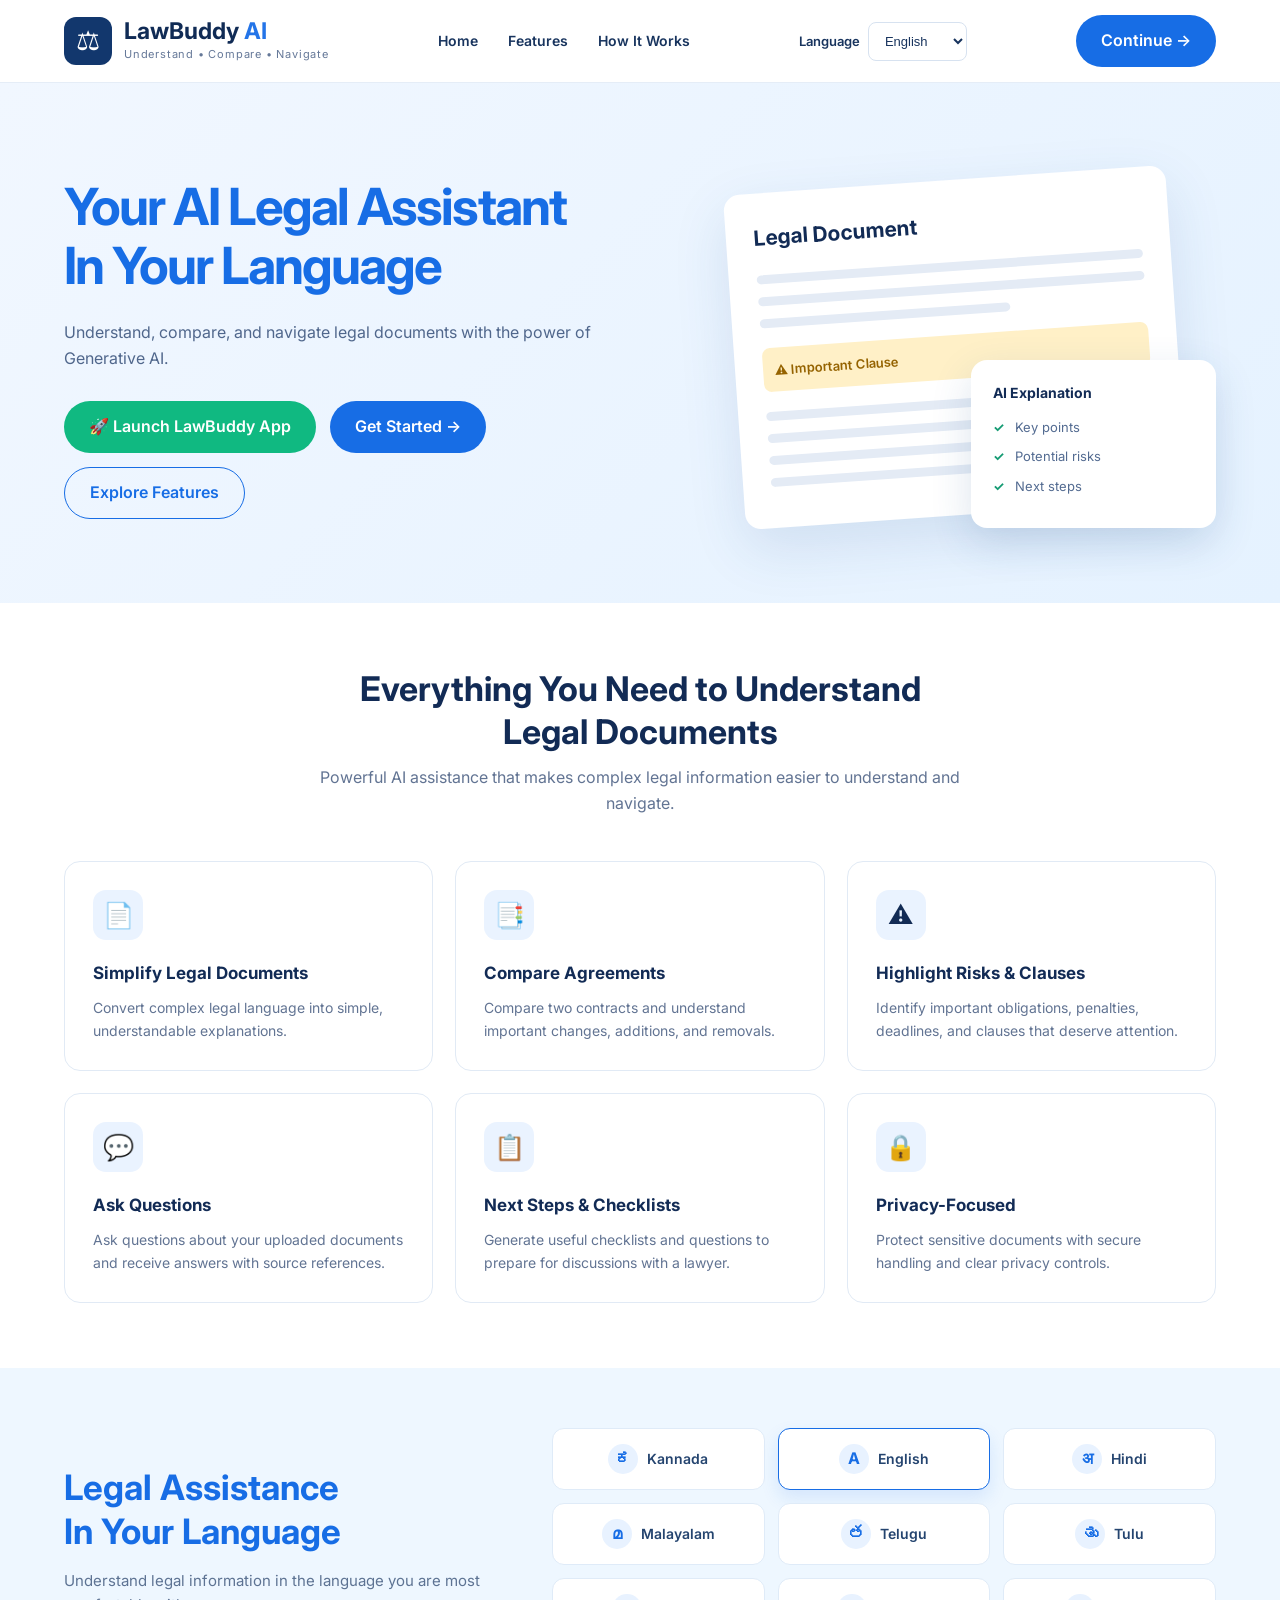
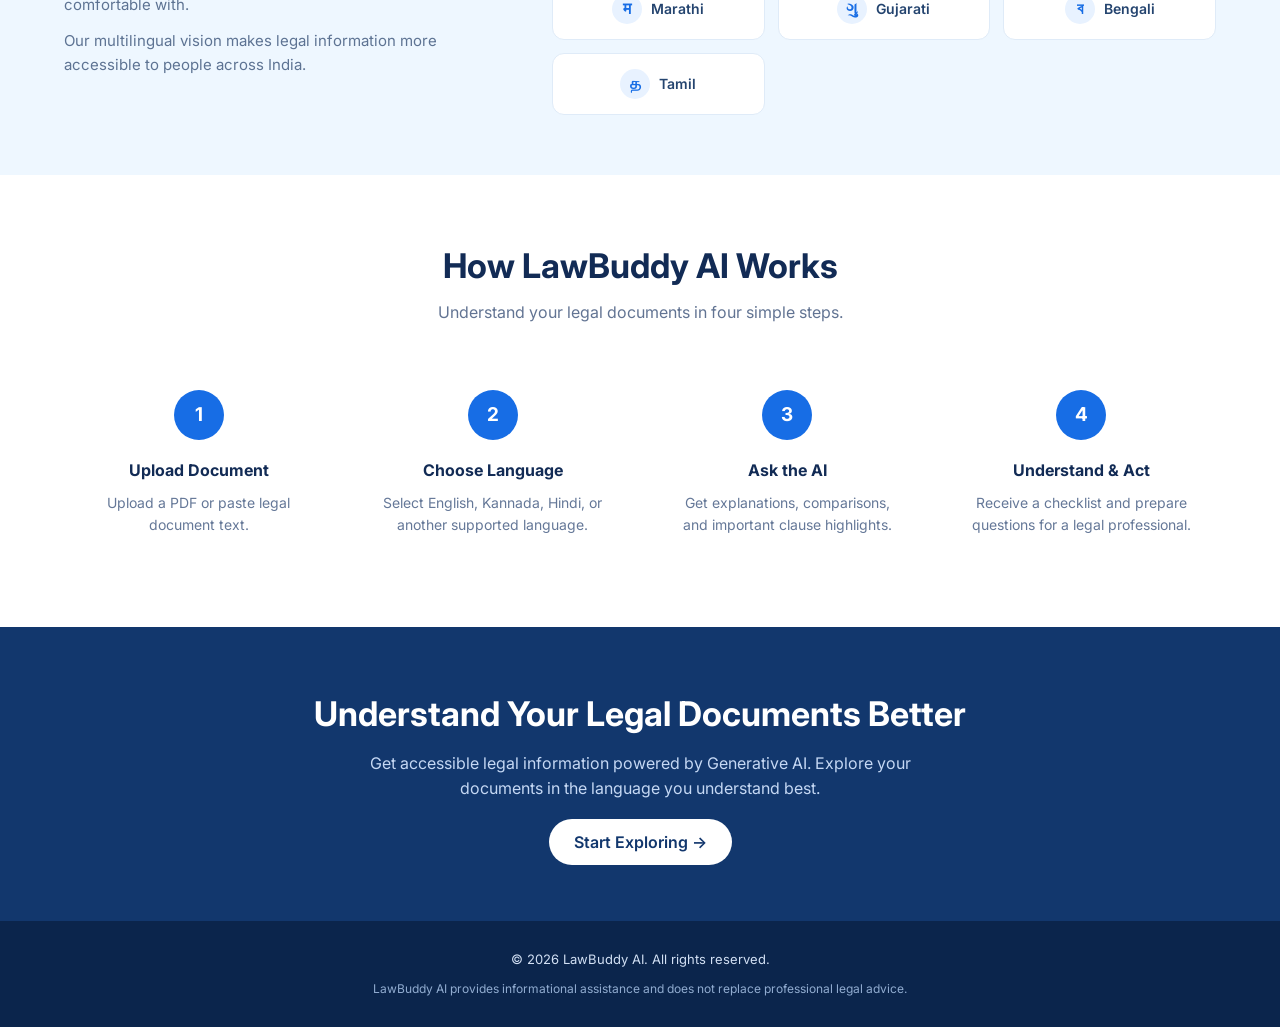
==== commit 8fb11570: "Files Updates" ====
--- a/index.html
+++ b/index.html
@@ -45,9 +45,7 @@
             margin: auto;
         }
 
-        /* =========================
-           2. NAVIGATION BAR
-        ========================= */
+    
 
         .navbar {
             background: #ffffff;
@@ -273,10 +271,7 @@
             right: 20px;
         }
 
-        /* =========================
-           4. FEATURES
-        ========================= */
-
+   
         .features {
             padding: 65px 0;
             background: #ffffff;
@@ -413,10 +408,7 @@
             font-weight: 700;
         }
 
-        /* =========================
-           6. HOW IT WORKS
-        ========================= */
-
+       
         .how-it-works {
             padding: 70px 0;
         }
@@ -455,9 +447,6 @@
             font-size: 14px;
         }
 
-        /* =========================
-           7. CTA SECTION
-        ========================= */
 
         .cta {
             background: #12376d;
@@ -487,9 +476,7 @@
             background: #e6f0ff;
         }
 
-        /* =========================
-           8. FOOTER
-        ========================= */
+    
 
         footer {
             background: #0b254c;
@@ -506,9 +493,7 @@
             font-size: 12px;
         }
 
-        /* =========================
-           9. RESPONSIVE DESIGN
-        ========================= */
+    
 
         @media (max-width: 900px) {
             .nav-links {
@@ -662,9 +647,7 @@
 
 <body>
 
-    <!-- =========================
-         NAVIGATION
-    ========================= -->
+
 
     <header class="navbar">
         <div class="container nav-container">
@@ -700,16 +683,12 @@
                     <option value="ta">தமிழ்</option>
                 </select>
             </div>
-            <a href="signup.html" class="nav-button" id="continueButton" data-i18n="continue">
-                Continue →
+            <a href="app.html" class="nav-button" id="continueButton" data-i18n="continue">
+                Open App →
             </a>
   </div>
     </header>
 
-
-    <!-- =========================
-         HERO
-    ========================= -->
 
     <main>
 
@@ -728,6 +707,9 @@
                     </p>
 
                     <div class="hero-buttons">
+                        <a href="app.html" class="primary-button" style="background:#10b981;">
+                            🚀 Launch LawBuddy App
+                        </a>
                         <a href="signup.html" class="primary-button" data-i18n="getStarted">
                             Get Started →
                         </a>
@@ -761,10 +743,6 @@
         </section>
 
 
-        <!-- =========================
-             FEATURES
-        ========================= -->
-
         <section class="features" id="features">
 
             <div class="container">
@@ -837,10 +815,6 @@
 
         </section>
 
-
-        <!-- =========================
-             LANGUAGES
-        ========================= -->
 
         <section class="languages" id="languages">
 
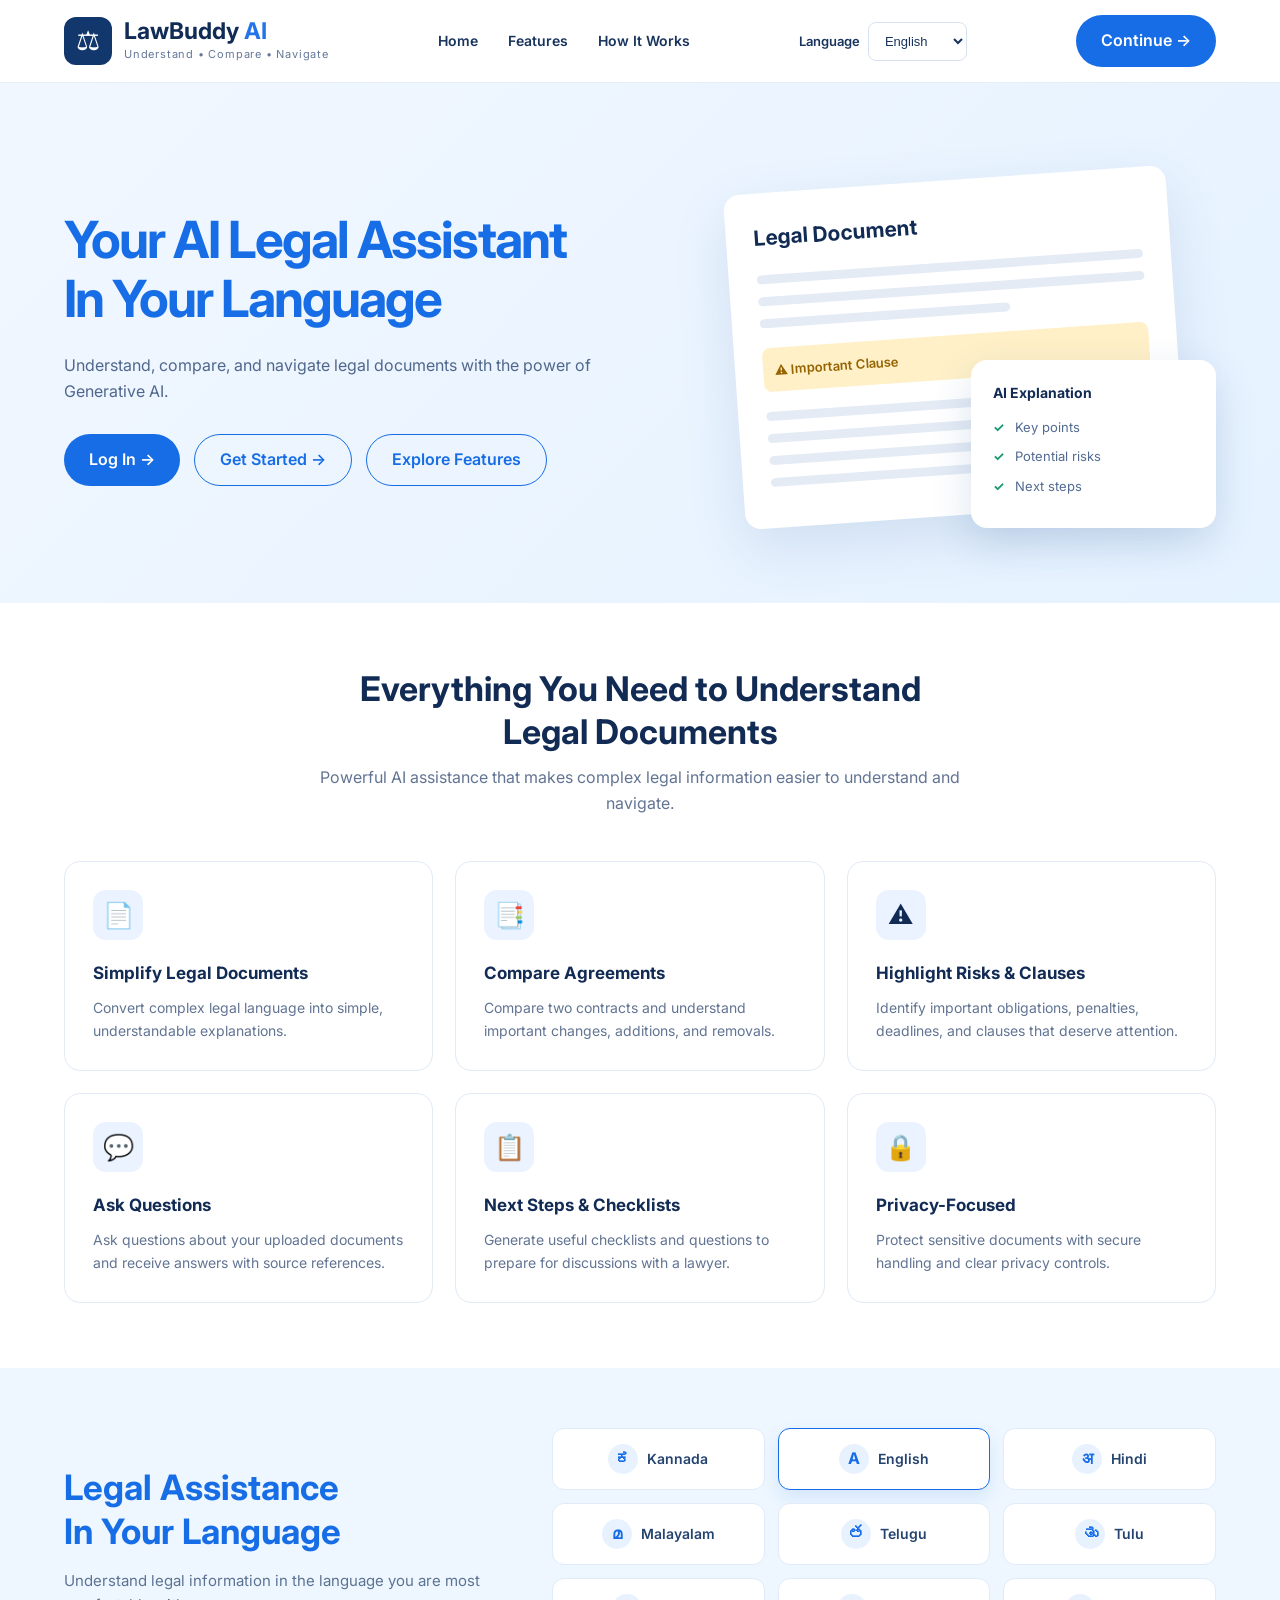
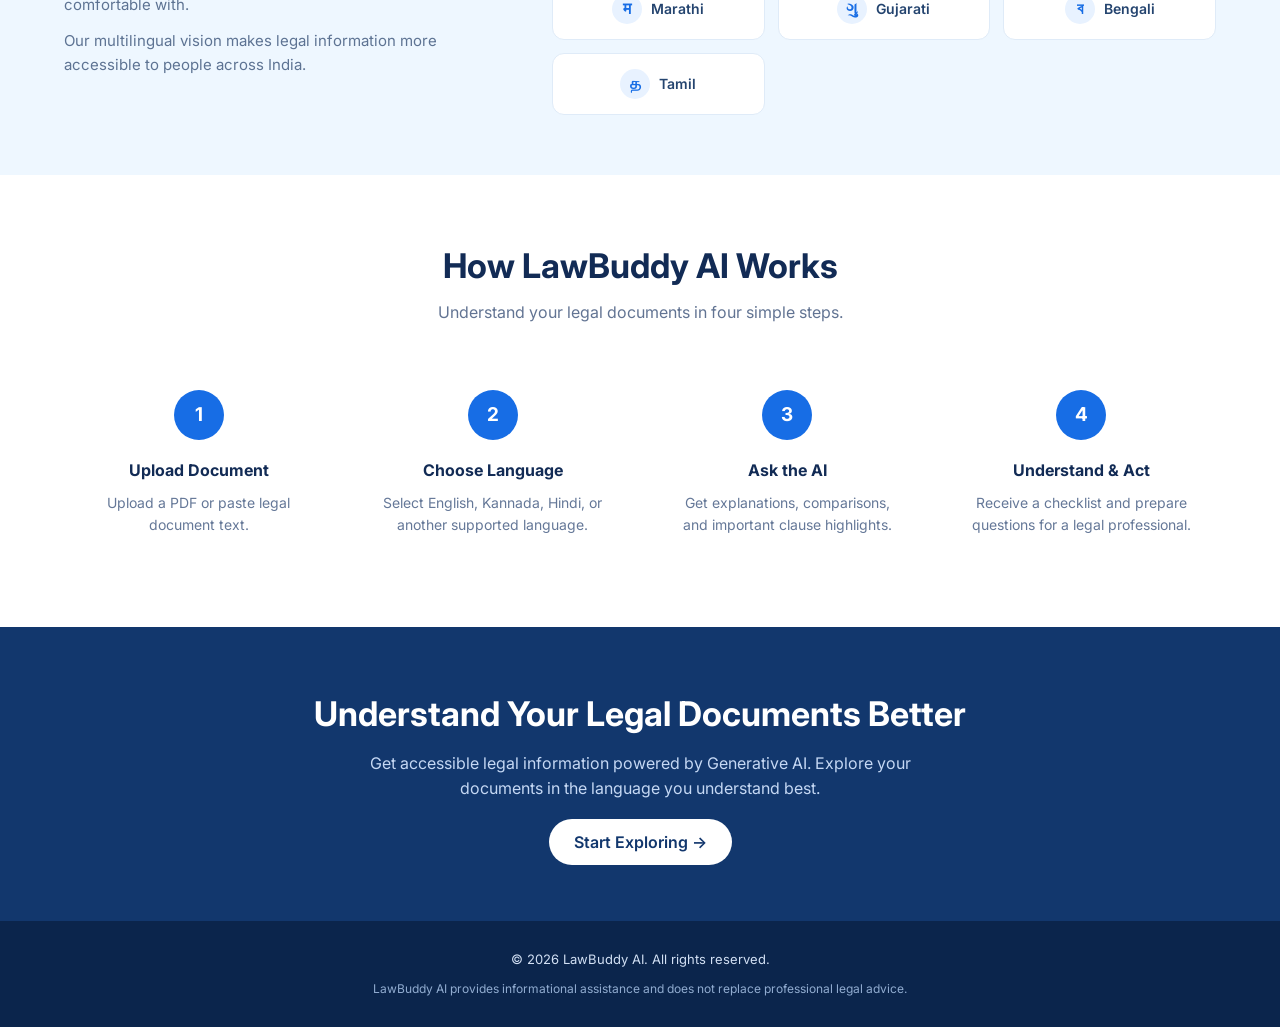
==== commit a865d4c1: "Fix login and signup flows, remove direct Launch App button from home page, and enhance detailed cas" ====
--- a/index.html
+++ b/index.html
@@ -9,7 +9,7 @@
 
     <link rel="preconnect" href="https://fonts.googleapis.com">
     <link rel="preconnect" href="https://fonts.gstatic.com" crossorigin>
-    <link href="https://fonts.googleapis.com/css2?family=Inter:wght@400;500;600;700;800&display=swap" rel="stylesheet">
+    <link href="https://fonts.googleapis.com/css2?family=Inter:wght@400;500;600;700;800&family=Noto+Sans+Kannada:wght@400;500;600;700&display=swap" rel="stylesheet">
 
     <style>
    
@@ -683,7 +683,7 @@
                     <option value="ta">தமிழ்</option>
                 </select>
             </div>
-            <a href="app.html" class="nav-button" id="continueButton" data-i18n="continue">
+            <a href="signup.html" class="nav-button" id="continueButton" data-i18n="continue">
                 Open App →
             </a>
   </div>
@@ -707,11 +707,11 @@
                     </p>
 
                     <div class="hero-buttons">
-                        <a href="app.html" class="primary-button" style="background:#10b981;">
-                            🚀 Launch LawBuddy App
+                        <a href="login.html" class="primary-button">
+                            Log In →
                         </a>
-                        <a href="signup.html" class="primary-button" data-i18n="getStarted">
-                            Get Started →
+                        <a href="signup.html" class="secondary-button" data-i18n="getStarted">
+                            Create Account →
                         </a>
                         <a href="#features" class="secondary-button" data-i18n="exploreFeatures">
                             Explore Features
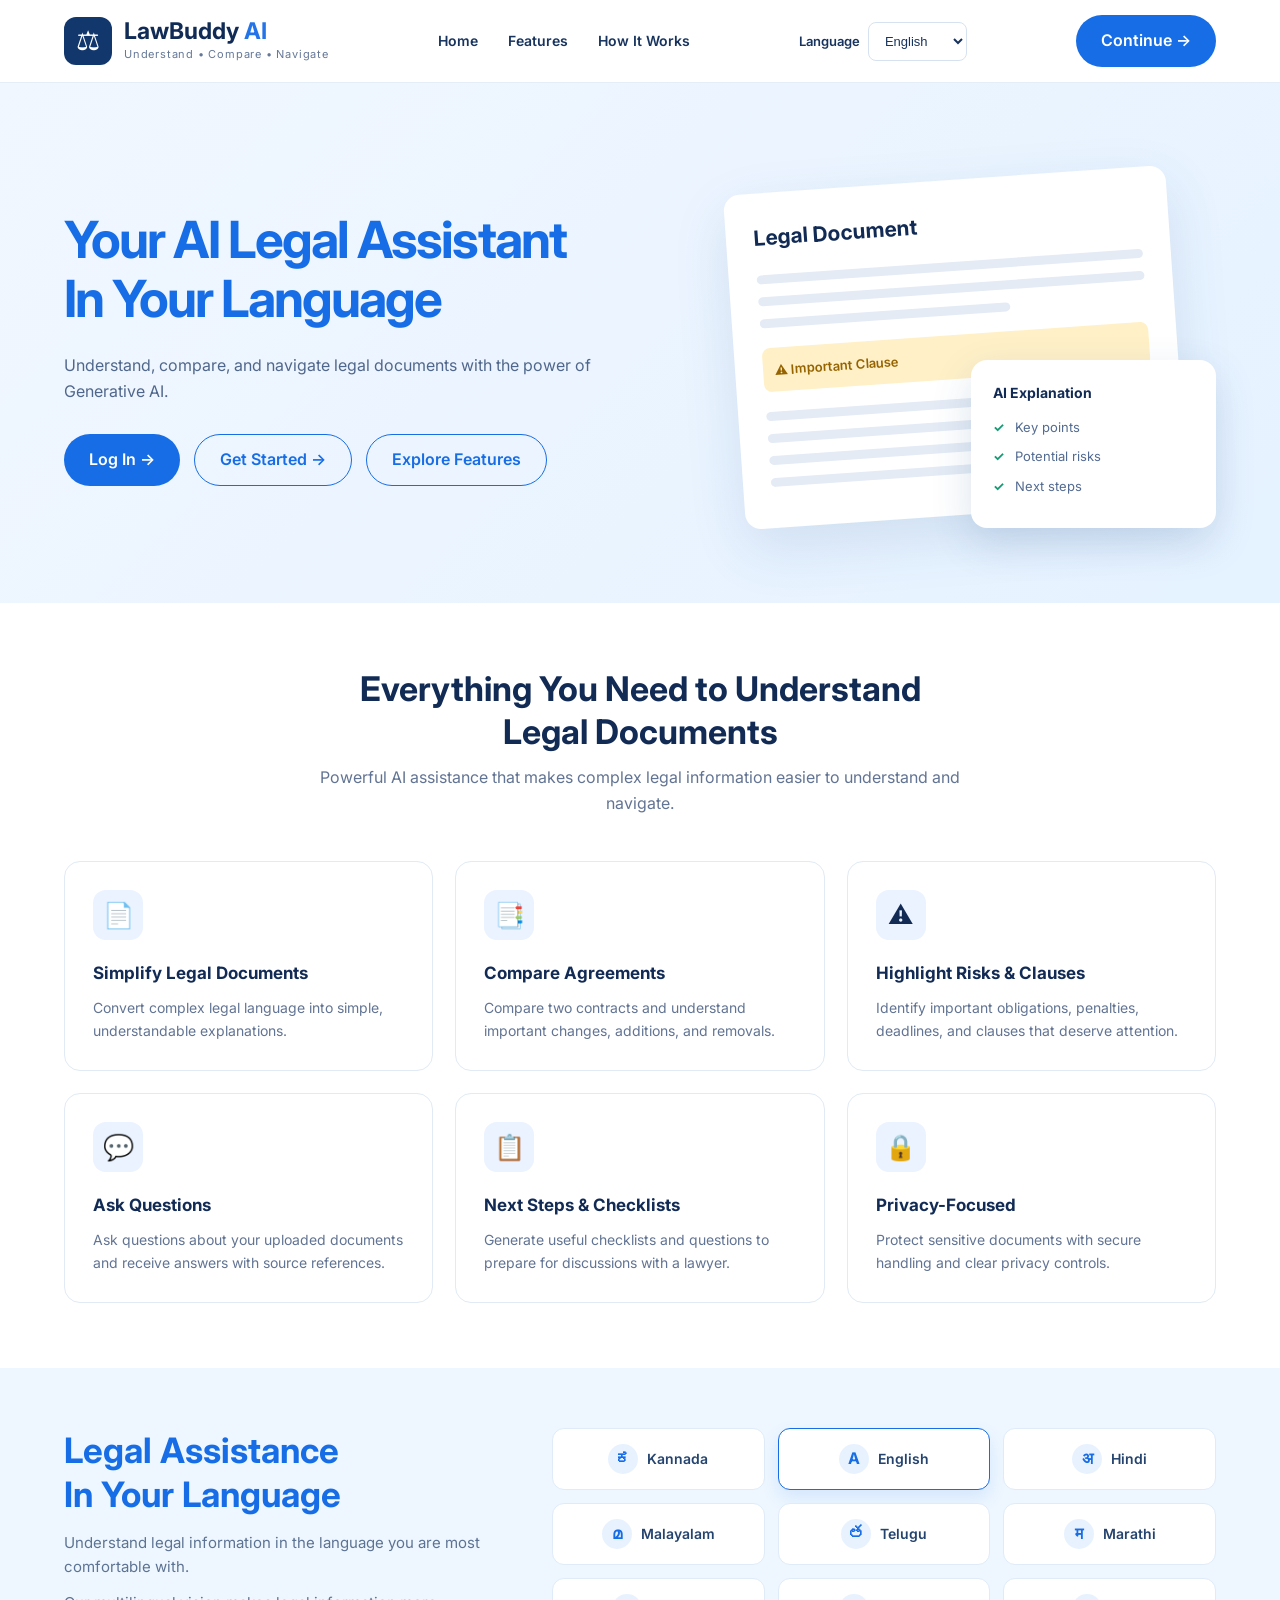
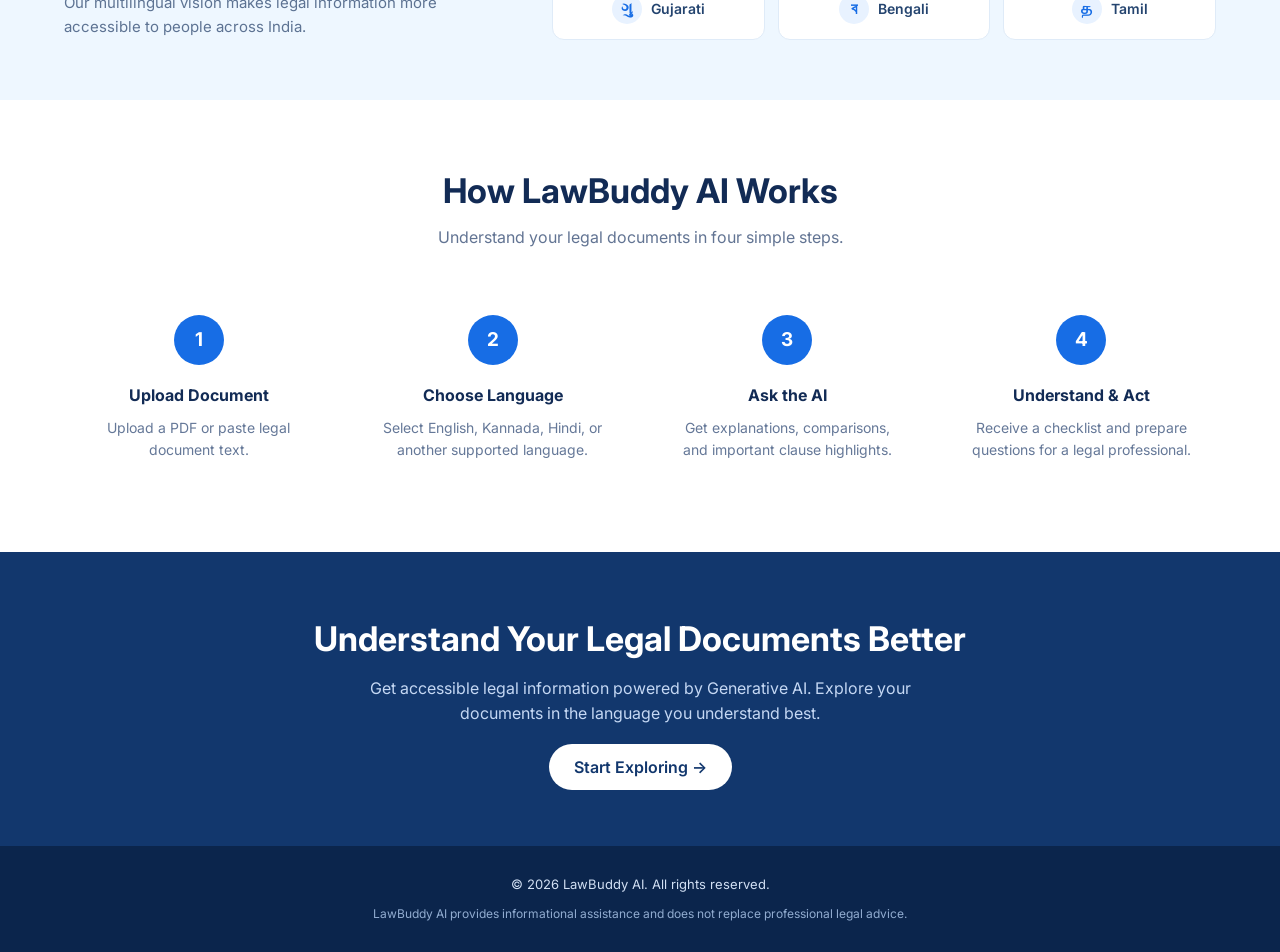
==== commit de76e576: "refactor: remove Tulu language from options, translations, router, and documentation" ====
--- a/index.html
+++ b/index.html
@@ -676,7 +676,6 @@
                     <option value="hi">हिन्दी</option>
                     <option value="ml">മലയാളം</option>
                     <option value="te">తెలుగు</option>
-                    <option value="tulu">ತುಳು</option>
                     <option value="mr">मराठी</option>
                     <option value="gu">ગુજરાતી</option>
                     <option value="bn">বাংলা</option>
@@ -865,11 +864,6 @@
                     <div class="language-card" data-lang="te">
                         <span class="language-symbol">త</span>
                         Telugu
-                    </div>
-
-                    <div class="language-card" data-lang="tulu">
-                        <span class="language-symbol">ತು</span>
-                        Tulu
                     </div>
 
                     <div class="language-card" data-lang="mr">
@@ -1251,59 +1245,6 @@
         disclaimer: "LawBuddy AI సమాచార సహాయం అందిస్తుంది మరియు వృత్తిపరమైన న్యాయ సలహాకు ప్రత్యామ్నాయం కాదు."
     },
 
-    tulu: {
-        tagline: "ಅರ್ಥ ಮಲ್ಪುಲೆ • ಹೋಲಿಕೆ ಮಲ್ಪುಲೆ • ಮುಂದು ಪೋಲೆ",
-        langLabel: "ಬಾಸೆ",
-        continue: "ಮುಂದು ಪೋಲೆ →",
-        home: "ಮುಖ್ಯ ಪುಟ",
-        features: "ವೈಶಿಷ್ಟ್ಯೊಲು",
-        howItWorks: "ಇಂದೆನ್ ಎಂಚ ಬೇಲೆ ಮಲ್ಪುಂಡು",
-        heroTitle: "ಈರೆನ AI ಕಾನೂನು ಸಹಾಯಕೆ",
-        heroHighlight: "ಈರೆನ ಬಾಸೆಡ್",
-        heroDescription: "ಜನರೇಟಿವ್ AI ಸಹಾಯೊಡು ಕಾನೂನು ದಾಖಲೆಲೆನ್ ಅರ್ಥ ಮಲ್ಪುಲೆ, ಹೋಲಿಕೆ ಮಲ್ಪುಲೆ ಬೊಕ್ಕ ಮುಂದುತ ಹಂತ ತೆರಿಯೊನುಲೆ.",
-        getStarted: "ಸುರು ಮಲ್ಪುಲೆ →",
-        exploreFeatures: "ವೈಶಿಷ್ಟ್ಯೊಲೆನ್ ತೂಲೆ",
-        docTitle: "ಕಾನೂನು ದಾಖಲೆ",
-        importantClause: "⚠ ಮುಖ್ಯ ನಿಯಮೊ",
-        aiExplanation: "AI ವಿವರಣೆ",
-        keyPoints: "ಮುಖ್ಯ ಅಂಶೊಲು",
-        potentialRisks: "ಅಪಾಯೊಲು",
-        nextSteps: "ಮುಂದುತ ಹಂತೊಲು",
-        featuresTitle: "ಕಾನೂನು ದಾಖಲೆಲೆನ್ ಅರ್ಥ ಮಲ್ಪೆರೆ ಬೋಡಾಯಿನ ಮಾತಾ",
-        featuresDescription: "ಕಠಿಣ ಕಾನೂನು ಮಾಹಿತಿನ್ ಸುಲಭವಾದ್ ಅರ್ಥ ಮಲ್ಪೆರೆ AI ಸಹಾಯ.",
-        simplify: "ಕಾನೂನು ದಾಖಲೆಲೆನ್ ಸರಳ ಮಲ್ಪುಲೆ",
-        simplifyDesc: "ಕಠಿಣ ಕಾನೂನು ಬಾಸೆನ್ ಸರಳ ವಿವರಣೆಗ್ ಮಾರ್ಪಾಡ್ ಮಲ್ಪುಲೆ.",
-        compare: "ಒಪ್ಪಂದೊಲೆನ್ ಹೋಲಿಕೆ ಮಲ್ಪುಲೆ",
-        compareDesc: "ರಡ್ಡ್ ಒಪ್ಪಂದೊಲೆನ್ ಹೋಲಿಕೆ ಮಲ್ತ್‌ದ್ ಮುಖ್ಯ ಬದಲಾವಣೆ ತೆರಿಯೊನುಲೆ.",
-        risks: "ಅಪಾಯ ಬೊಕ್ಕ ನಿಯಮೊಲೆನ್ ಗುರುತು ಮಲ್ಪುಲೆ",
-        risksDesc: "ಮುಖ್ಯ ಜವಾಬ್ದಾರಿ, ದಂಡ, ಗಡುವು ಬೊಕ್ಕ ನಿಯಮೊಲೆನ್ ಗುರುತು ಮಲ್ಪುಲೆ.",
-        askQuestions: "ಪ್ರಶ್ನೆ ಕೇನುಲೆ",
-        askQuestionsDesc: "ಈರೆನ ದಾಖಲೆದ ಬಗ್ಗೆ ಪ್ರಶ್ನೆ ಕೇನ್‌ದ್ ಉಲ್ಲೇಖೊಡು ಉತ್ತರ ದೆತ್ತೊನುಲೆ.",
-        checklist: "ಮುಂದುತ ಹಂತ ಬೊಕ್ಕ ಪಟ್ಟಿ",
-        checklistDesc: "ವಕೀಲೆರೆನೊಟ್ಟುಗು ಚರ್ಚೆಗ್ ಉಪಯೋಗದ ಪಟ್ಟಿ ಬೊಕ್ಕ ಪ್ರಶ್ನೆಲೆನ್ ತಯಾರ್ ಮಲ್ಪುಲೆ.",
-        privacy: "ಗೌಪ್ಯತೆಗ್ ಮುಖ್ಯತೆ",
-        privacyDesc: "ಸೂಕ್ಷ್ಮ ದಾಖಲೆಲೆನ್ ಸುರಕ್ಷಿತವಾದ್ ರಕ್ಷಣೆ ಮಲ್ಪುಲೆ.",
-        languageTitle: "ಕಾನೂನು ಸಹಾಯ",
-        languageTitleHighlight: "ಈರೆನ ಬಾಸೆಡ್",
-        languageDescription: "ಈರೆಗ್ ಸುಲಭ ಆಪಿನ ಬಾಸೆಡ್ ಕಾನೂನು ಮಾಹಿತಿನ್ ಅರ್ಥ ಮಲ್ಪುಲೆ.",
-        languageDescription2: "ಎಂಕುಲೆನ ಬಹುಬಾಸೆ ದೃಷ್ಟಿ ಭಾರತೊಡು ಕಾನೂನು ಮಾಹಿತಿನ್ ಮಸ್ತ್ ಜನಕ್ ಸುಲಭ ಮಲ್ಪುಂಡು.",
-        howTitle: "LawBuddy AI ಎಂಚ ಬೇಲೆ ಮಲ್ಪುಂಡು",
-        howDescription: "ನಾಲ್ ಸರಳ ಹಂತೊಡು ಈರೆನ ಕಾನೂನು ದಾಖಲೆಲೆನ್ ಅರ್ಥ ಮಲ್ಪುಲೆ.",
-        upload: "ದಾಖಲೆನ್ ಅಪ್‌ಲೋಡ್ ಮಲ್ಪುಲೆ",
-        uploadDesc: "PDF ಅಪ್‌ಲೋಡ್ ಮಲ್ಪುಲೆ ಅತ್ತ್ಂಡ ಕಾನೂನು ಪಠ್ಯನ್ ಅಂಟಾಲೆ.",
-        chooseLanguage: "ಬಾಸೆನ್ ಆಯ್ಕೆ ಮಲ್ಪುಲೆ",
-        chooseLanguageDesc: "ಇಂಗ್ಲಿಷ್, ಕನ್ನಡ, ಹಿಂದಿ ಅತ್ತ್ಂಡ ಬೇತೆ ಬೆಂಬಲಿತ ಬಾಸೆನ್ ಆಯ್ಕೆ ಮಲ್ಪುಲೆ.",
-        askAI: "AI ಡ್ ಕೇನುಲೆ",
-        askAIDesc: "ವಿವರಣೆ, ಹೋಲಿಕೆ ಬೊಕ್ಕ ಮುಖ್ಯ ನಿಯಮೊಲೆನ್ ದೆತ್ತೊನುಲೆ.",
-        understand: "ಅರ್ಥ ಮಲ್ತ್‌ದ್ ಮುಂದು ಪೋಲೆ",
-        understandDesc: "ಪಟ್ಟಿ ದೆತ್ತೊನುಲೆ ಬೊಕ್ಕ ಕಾನೂನು ತಜ್ಞೆರೆಗ್ ಪ್ರಶ್ನೆ ತಯಾರ್ ಮಲ್ಪುಲೆ.",
-        ctaTitle: "ಈರೆನ ಕಾನೂನು ದಾಖಲೆಲೆನ್ ಎಡ್ಡೆ ಅರ್ಥ ಮಲ್ಪುಲೆ",
-        ctaDescription: "ಜನರೇಟಿವ್ AI ಸಹಾಯೊಡು ಕಾನೂನು ಮಾಹಿತಿ ದೆತ್ತೊನುಲೆ. ಈರೆಗ್ ಅರ್ಥ ಆಪಿನ ಬಾಸೆಡ್ ದಾಖಲೆ ತೂಲೆ.",
-        startExploring: "ಸುರು ಮಲ್ಪುಲೆ →",
-        footerRights: "© 2026 LawBuddy AI. ಮಾತಾ ಹಕ್ಕುಲು ಕಾಯ್ದಿರಿಸಾದುಂಡು.",
-        disclaimer: "LawBuddy AI ಮಾಹಿತಿ ಸಹಾಯ ಕೊರ್ಪುಂಡು; ಇಂದೆನ್ ವೃತ್ತಿಪರ ಕಾನೂನು ಸಲಹೆದ ಬದಲಿ ಅಂದ್ ಪಣೊಲಿ."
-    },
-
     mr: {
         tagline: "समजा • तुलना करा • पुढे जा",
         langLabel: "भाषा",
@@ -1541,7 +1482,7 @@
     }
 
     localStorage.setItem("lawbuddyLanguage", language);
-    document.documentElement.lang = language === "tulu" ? "tcy" : language;
+    document.documentElement.lang = language;
 }
 
 function initTranslation() {
